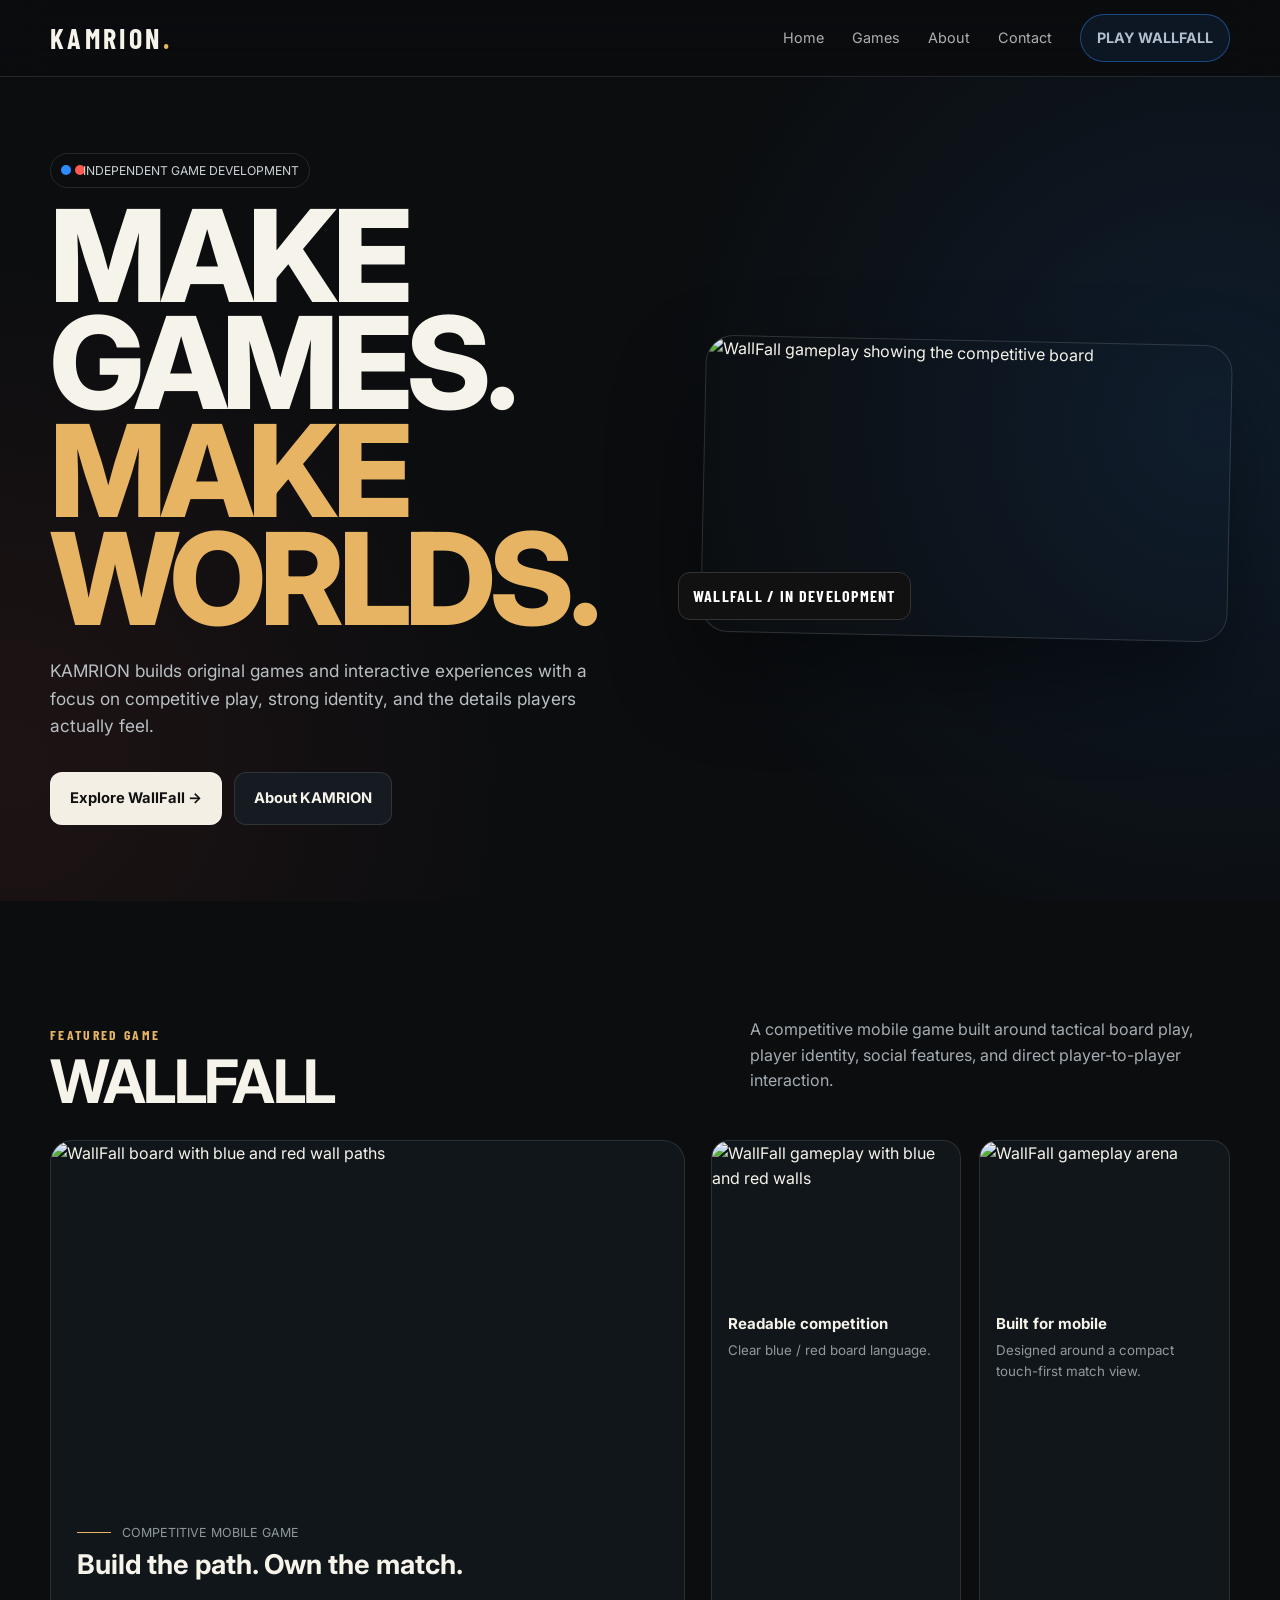
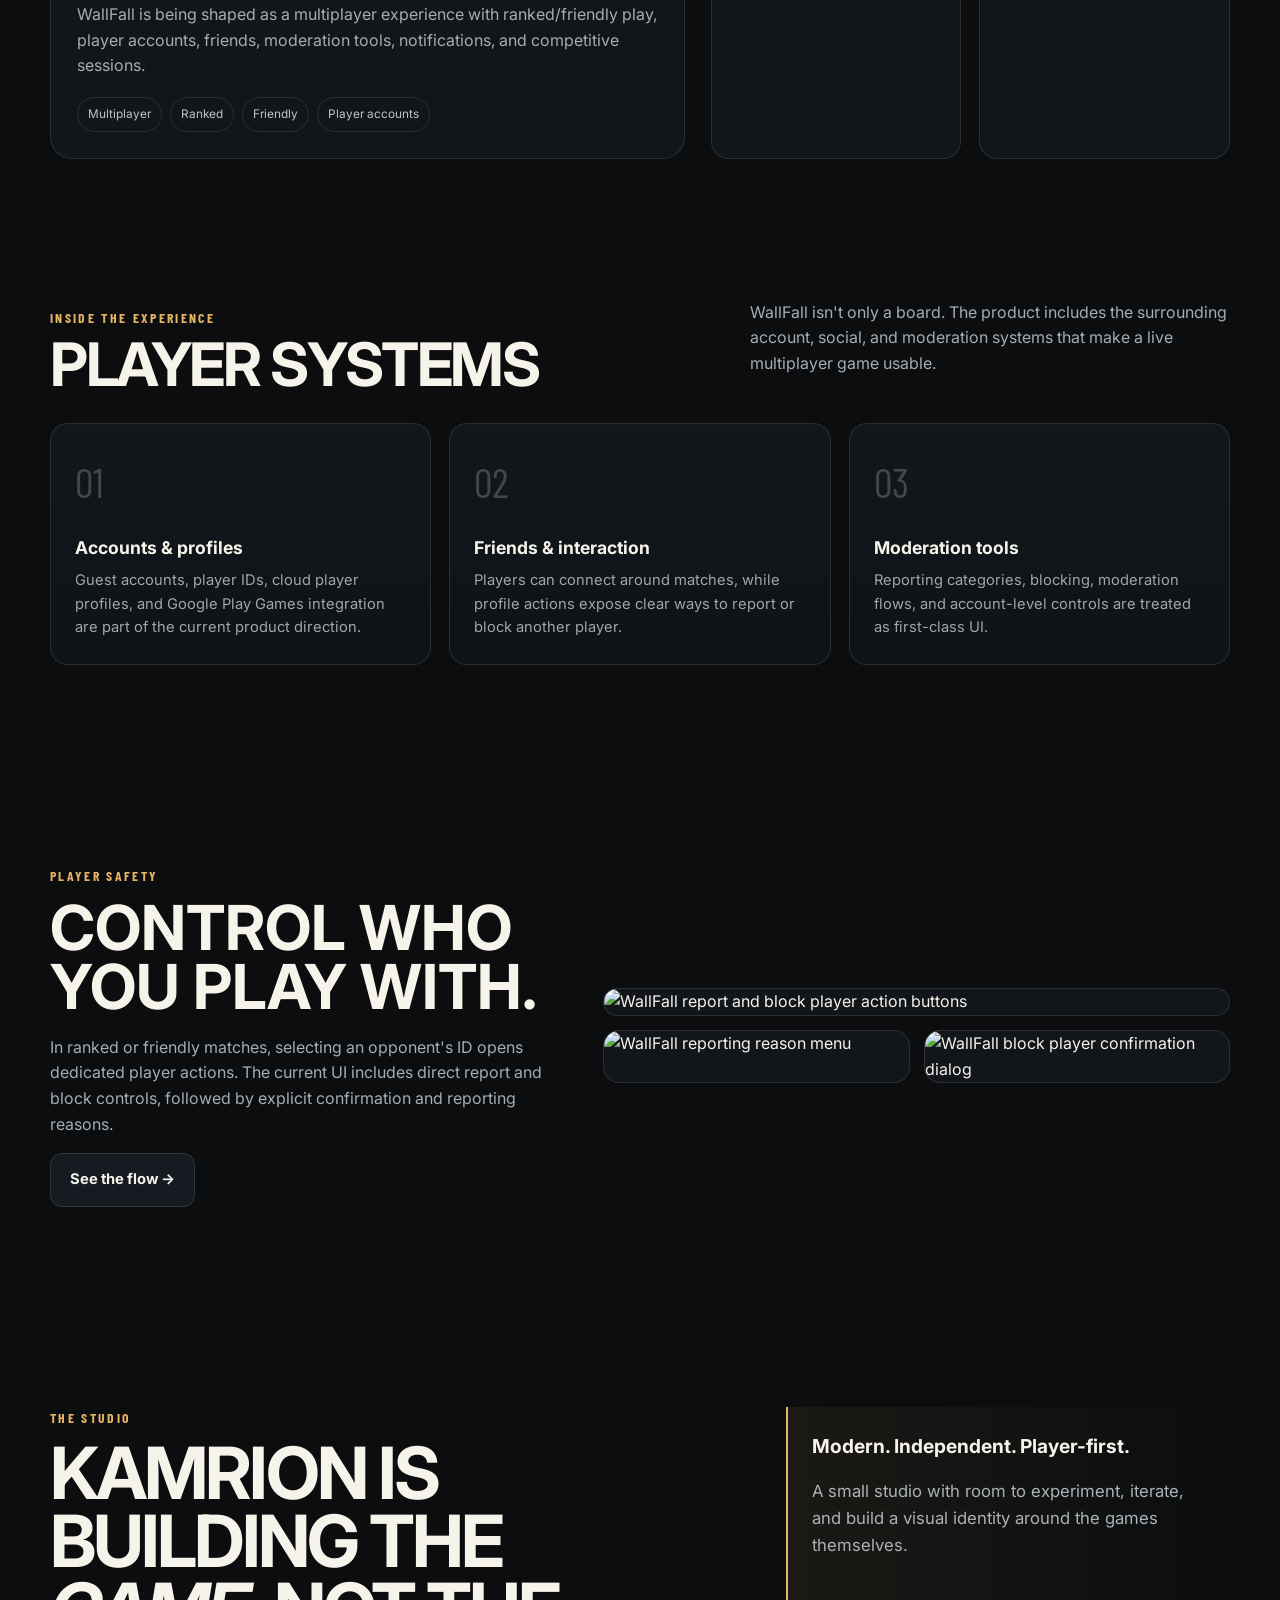
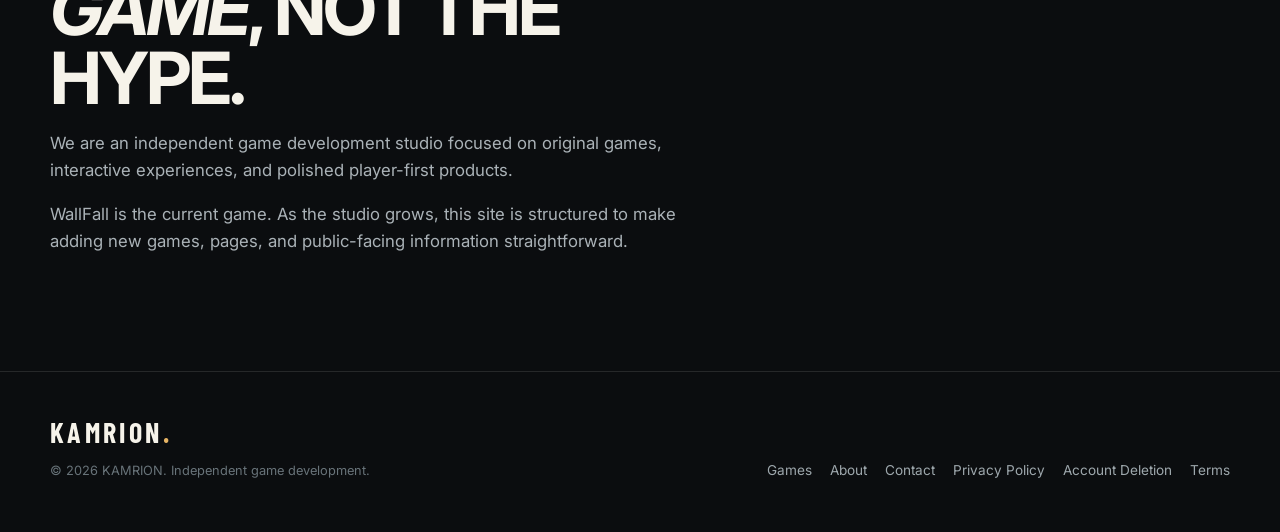
==== index.html @ ea7f2940 "Initial KAMRION website" ====
<!doctype html><html lang="en"><head><meta charset="utf-8"><meta name="viewport" content="width=device-width,initial-scale=1"><title>KAMRION — Independent Game Studio</title><meta name="description" content="KAMRION is an independent game development studio building original games and player-first interactive experiences."><meta property="og:title" content="KAMRION — Independent Game Studio"><meta property="og:description" content="Meet KAMRION and discover WallFall."><meta property="og:type" content="website"><link rel="icon" href="./favicon.svg"><link rel="stylesheet" href="./styles.css"></head><body>
<header class="site-header"><div class="container nav"><a class="brand" href="./">KAMRION<span>.</span></a><nav class="nav-links" data-nav><a data-route="/" href="./">Home</a><a data-route="/games" href="./games/wallfall/">Games</a><a data-route="/" href="#about">About</a><a data-route="/contact" href="./contact/">Contact</a><a class="nav-cta" href="./games/wallfall/">PLAY WALLFALL</a></nav><button class="menu" data-menu aria-label="Open navigation">☰</button></div></header>
<main>
<section class="hero"><div class="container hero-grid"><div><div class="logo-lockup"><span class="logo-dot"></span> INDEPENDENT GAME DEVELOPMENT</div><h1>MAKE GAMES.<br><em>MAKE WORLDS.</em></h1><p>KAMRION builds original games and interactive experiences with a focus on competitive play, strong identity, and the details players actually feel.</p><div class="hero-actions"><a class="btn primary" href="./games/wallfall/">Explore WallFall →</a><a class="btn dark" href="#about">About KAMRION</a></div></div><div class="hero-card"><div class="hero-shot"><img src="./assets/wallfall-gameplay-01.png" alt="WallFall gameplay showing the competitive board"></div><div class="hero-stamp">WALLFALL / IN DEVELOPMENT</div></div></div></section>
<section class="section"><div class="container"><div class="section-head"><div><div class="eyebrow">Featured game</div><h2>WALLFALL</h2></div><p>A competitive mobile game built around tactical board play, player identity, social features, and direct player-to-player interaction.</p></div><div class="game-feature"><article class="shot-panel"><img src="./assets/wallfall-gameplay-02.png" alt="WallFall board with blue and red wall paths"><div class="pad"><div class="kicker-line">COMPETITIVE MOBILE GAME</div><h3>Build the path. Own the match.</h3><p class="muted">WallFall is being shaped as a multiplayer experience with ranked/friendly play, player accounts, friends, moderation tools, notifications, and competitive sessions.</p><div class="tag-row"><span class="tag">Multiplayer</span><span class="tag">Ranked</span><span class="tag">Friendly</span><span class="tag">Player accounts</span></div></div></article><div class="tiles"><article class="tile"><img src="./assets/wallfall-gameplay-03.png" alt="WallFall gameplay with blue and red walls"><div class="cap"><b>Readable competition</b><small>Clear blue / red board language.</small></div></article><article class="tile"><img src="./assets/wallfall-gameplay-01.png" alt="WallFall gameplay arena"><div class="cap"><b>Built for mobile</b><small>Designed around a compact touch-first match view.</small></div></article></div></div></div></section>
<section class="section" style="padding-top:25px"><div class="container"><div class="section-head"><div><div class="eyebrow">Inside the experience</div><h2>PLAYER SYSTEMS</h2></div><p>WallFall isn't only a board. The product includes the surrounding account, social, and moderation systems that make a live multiplayer game usable.</p></div><div class="feature-grid"><article class="feature-card"><div class="num">01</div><h3>Accounts & profiles</h3><p>Guest accounts, player IDs, cloud player profiles, and Google Play Games integration are part of the current product direction.</p></article><article class="feature-card"><div class="num">02</div><h3>Friends & interaction</h3><p>Players can connect around matches, while profile actions expose clear ways to report or block another player.</p></article><article class="feature-card"><div class="num">03</div><h3>Moderation tools</h3><p>Reporting categories, blocking, moderation flows, and account-level controls are treated as first-class UI.</p></article></div></div></section>
<section class="section"><div class="container safety"><div class="safety-copy"><div class="eyebrow">Player safety</div><h2>CONTROL WHO<br>YOU PLAY WITH.</h2><p class="muted">In ranked or friendly matches, selecting an opponent's ID opens dedicated player actions. The current UI includes direct report and block controls, followed by explicit confirmation and reporting reasons.</p><a class="btn dark" href="./games/wallfall/#safety">See the flow →</a></div><div class="safety-stack"><img class="tall" src="./assets/player-actions.png" alt="WallFall report and block player action buttons"><img src="./assets/report-player.png" alt="WallFall reporting reason menu"><img src="./assets/block-player.png" alt="WallFall block player confirmation dialog"></div></div></section>
<section id="about" class="section"><div class="container about"><div><div class="eyebrow">The studio</div><h2>KAMRION IS BUILDING THE <em>GAME</em>, NOT THE HYPE.</h2><p>We are an independent game development studio focused on original games, interactive experiences, and polished player-first products.</p><p>WallFall is the current game. As the studio grows, this site is structured to make adding new games, pages, and public-facing information straightforward.</p></div><div class="manifesto"><strong>Modern. Independent. Player-first.</strong><p class="muted">A small studio with room to experiment, iterate, and build a visual identity around the games themselves.</p></div></div></section>
</main><footer class="footer"><div class="container footer-grid"><div><div class="brand">KAMRION<span>.</span></div><p>© <span data-year></span> KAMRION. Independent game development.</p></div><div class="footer-links"><a href="./games/wallfall/">Games</a><a href="#about">About</a><a href="./contact/">Contact</a><a href="./privacy-policy/">Privacy Policy</a><a href="./account-deletion/">Account Deletion</a><a href="./terms/">Terms</a></div></div></footer><script src="./main.js"></script></body></html>
---- styles.css ----
@import url('https://fonts.googleapis.com/css2?family=Barlow+Condensed:wght@500;600;700&family=Inter:wght@400;500;600;700;800&display=swap');

:root{
  --bg:#0b0d0f; --panel:#11161a; --panel2:#151c21; --ink:#f6f3ea; --muted:#a5adb3;
  --line:rgba(255,255,255,.11); --blue:#2d8cff; --red:#ff5a4f; --gold:#e7b464;
  --max:1180px; --radius:22px;
}
*{box-sizing:border-box} html{scroll-behavior:smooth} body{margin:0;background:var(--bg);color:var(--ink);font-family:Inter,system-ui,sans-serif;line-height:1.6} a{color:inherit;text-decoration:none}
img{max-width:100%;display:block} button,a{transition:transform .2s ease,opacity .2s ease,border-color .2s ease,background .2s ease} a:hover,button:hover{transform:translateY(-2px)}
.container{width:min(calc(100% - 40px),var(--max));margin:auto}.section{padding:100px 0}.eyebrow{font-family:'Barlow Condensed',sans-serif;letter-spacing:.17em;text-transform:uppercase;font-size:.86rem;color:var(--gold);font-weight:700}.muted{color:var(--muted)}
.site-header{position:sticky;top:0;z-index:40;background:rgba(11,13,15,.84);backdrop-filter:blur(18px);border-bottom:1px solid var(--line)}
.nav{height:76px;display:flex;align-items:center;justify-content:space-between;gap:28px}.brand{font-family:'Barlow Condensed',sans-serif;font-size:28px;letter-spacing:.12em;font-weight:700}.brand span{color:var(--gold)}
.nav-links{display:flex;gap:28px;align-items:center;font-size:.9rem;color:#d5d9dc}.nav-links a{opacity:.8}.nav-links a:hover,.nav-links a.active{opacity:1;color:#fff}.nav-cta{padding:11px 16px;border:1px solid rgba(45,140,255,.55);border-radius:999px;background:rgba(45,140,255,.11);color:#ddebff!important;font-weight:700}.menu{display:none;background:none;border:0;color:#fff;font-size:25px}
.hero{min-height:calc(100vh - 76px);display:grid;align-items:center;position:relative;overflow:hidden}.hero:before{content:"";position:absolute;inset:-30%;background:radial-gradient(circle at 78% 45%,rgba(45,140,255,.12),transparent 32%),radial-gradient(circle at 19% 71%,rgba(255,90,79,.08),transparent 28%);pointer-events:none}.hero-grid{display:grid;grid-template-columns:1.05fr .95fr;gap:70px;align-items:center;position:relative}.hero h1{font-size:clamp(62px,10vw,128px);line-height:.84;margin:14px 0 25px;letter-spacing:-.045em;font-weight:800}.hero h1 em{font-style:normal;color:var(--gold)}.hero p{max-width:620px;font-size:1.08rem;color:#b8c0c4}.hero-actions{display:flex;gap:12px;flex-wrap:wrap;margin-top:32px}.btn{display:inline-flex;align-items:center;gap:9px;padding:14px 19px;border-radius:12px;border:1px solid var(--line);font-weight:700;font-size:.92rem}.btn.primary{background:#f4efe4;color:#111}.btn.dark{background:#151b20}.hero-card{position:relative}.hero-shot{border-radius:28px;border:1px solid rgba(255,255,255,.14);box-shadow:0 40px 90px rgba(0,0,0,.45);overflow:hidden;transform:rotate(1.2deg)}.hero-shot img{aspect-ratio:16/9;object-fit:cover}.hero-stamp{position:absolute;left:-25px;bottom:18px;padding:10px 14px;background:#111;color:white;border:1px solid #333;border-radius:12px;font-family:'Barlow Condensed';font-weight:700;letter-spacing:.08em}
.logo-lockup{display:inline-flex;gap:12px;align-items:center;padding:7px 10px;border:1px solid var(--line);border-radius:999px;color:#cbd2d6;font-size:.76rem}.logo-dot{width:10px;height:10px;border-radius:50%;background:var(--blue);box-shadow:14px 0 0 var(--red)}
.section-head{display:flex;justify-content:space-between;align-items:end;gap:30px;margin-bottom:30px}.section-head h2{font-size:clamp(36px,5vw,60px);line-height:.95;margin:7px 0 0;letter-spacing:-.04em}.section-head p{max-width:480px;color:var(--muted)}
.game-feature{display:grid;grid-template-columns:1.1fr .9fr;gap:26px}.shot-panel{background:var(--panel);border:1px solid var(--line);border-radius:var(--radius);overflow:hidden}.shot-panel img{width:100%;aspect-ratio:16/9;object-fit:cover}.shot-panel .pad{padding:26px}.shot-panel h3{margin:0 0 7px;font-size:1.7rem}.tag-row{display:flex;gap:8px;flex-wrap:wrap;margin-top:18px}.tag{font-size:.74rem;padding:7px 10px;border:1px solid var(--line);color:#bcc5c9;border-radius:999px}
.tiles{display:grid;grid-template-columns:repeat(2,1fr);gap:18px}.tile{background:var(--panel);border:1px solid var(--line);border-radius:18px;overflow:hidden}.tile img{aspect-ratio:16/10;object-fit:cover}.tile .cap{padding:15px 16px}.tile b{font-size:.94rem}.tile small{display:block;color:#8f999f;margin-top:3px}
.feature-grid{display:grid;grid-template-columns:repeat(3,1fr);gap:18px}.feature-card{padding:24px;background:linear-gradient(180deg,#11171b,#0e1316);border:1px solid var(--line);border-radius:18px}.feature-card .num{font-family:'Barlow Condensed';font-size:2.6rem;color:#40484d}.feature-card h3{margin:20px 0 7px;font-size:1.1rem}.feature-card p{margin:0;color:#9ea7ac;font-size:.92rem}
.safety{display:grid;grid-template-columns:.9fr 1.1fr;gap:40px;align-items:center}.safety-copy h2{font-size:clamp(38px,5vw,62px);line-height:.95;margin:12px 0 18px}.safety-stack{display:grid;grid-template-columns:1fr 1fr;gap:14px}.safety-stack img{width:100%;background:#12161a;border:1px solid var(--line);border-radius:16px;object-fit:cover}.safety-stack .tall{grid-column:1 / -1;max-height:390px}
.about{display:grid;grid-template-columns:1.2fr .8fr;gap:70px;align-items:start}.about h2{font-size:clamp(40px,6vw,72px);line-height:.95;margin:10px 0 18px;letter-spacing:-.04em}.about p{font-size:1.05rem;color:#aab2b7}.manifesto{padding:24px;border-left:2px solid var(--gold);background:linear-gradient(90deg,rgba(231,180,100,.07),transparent);border-radius:0 12px 12px 0}.manifesto strong{font-size:1.2rem}
.page-hero{padding:100px 0 60px;border-bottom:1px solid var(--line);background:radial-gradient(circle at 70% 20%,rgba(45,140,255,.09),transparent 28%)}

/* Account deletion */
.deletion-hero{position:relative;overflow:hidden;background:radial-gradient(circle at 78% 18%,rgba(45,140,255,.14),transparent 28%),radial-gradient(circle at 8% 85%,rgba(255,90,79,.08),transparent 24%),linear-gradient(180deg,#0b0d0f,#0b0f12)}
.deletion-hero:after{content:"";position:absolute;inset:auto -10% -58%;height:260px;background:radial-gradient(ellipse,rgba(231,180,100,.08),transparent 62%);pointer-events:none}
.deletion-kicker{display:flex;align-items:center;gap:10px;margin-bottom:14px;color:#cbd3d8;font-size:.8rem;font-weight:700;letter-spacing:.12em;text-transform:uppercase}
.deletion-kicker .pill{padding:7px 10px;border:1px solid rgba(231,180,100,.25);border-radius:999px;color:var(--gold);background:rgba(231,180,100,.06)}
.deletion-intro{display:grid;grid-template-columns:1.1fr .9fr;gap:46px;align-items:end;position:relative;z-index:1}
.deletion-intro h1{font-size:clamp(56px,8vw,104px);line-height:.87;margin:8px 0 18px;letter-spacing:-.05em}
.deletion-intro h1 em{font-style:normal;color:var(--gold)}
.deletion-intro p{max-width:720px;color:#aeb7bc;font-size:1.08rem}
.deletion-meta{justify-self:end;max-width:360px;padding:22px;border:1px solid var(--line);border-radius:20px;background:rgba(17,22,26,.78);box-shadow:0 24px 70px rgba(0,0,0,.26)}
.deletion-meta strong{display:block;font-family:'Barlow Condensed';font-size:1.9rem;letter-spacing:.04em}
.deletion-meta span{color:#8f999f}
.deletion-cta{display:flex;gap:12px;flex-wrap:wrap;margin-top:28px}
.deletion-panel{padding:30px;border:1px solid var(--line);border-radius:24px;background:linear-gradient(180deg,#12181d,#0d1215);box-shadow:0 20px 55px rgba(0,0,0,.2)}
.deletion-panel h2{font-size:clamp(34px,4vw,54px);line-height:.95;margin:0 0 9px;letter-spacing:-.04em}
.deletion-panel p{color:#9fa9ae;margin-top:0}
.step-grid{display:grid;grid-template-columns:repeat(3,1fr);gap:14px;margin-top:24px}
.step-card{position:relative;padding:22px;min-height:180px;border:1px solid var(--line);border-radius:18px;background:rgba(255,255,255,.025);overflow:hidden}
.step-card:after{content:"";position:absolute;right:-18px;top:-24px;width:110px;height:110px;border-radius:50%;background:radial-gradient(circle,rgba(45,140,255,.12),transparent 68%);pointer-events:none}
.step-number{font-family:'Barlow Condensed';font-size:2.8rem;line-height:1;color:#4e585e}
.step-card h3{margin:18px 0 7px;font-size:1.05rem}
.step-card p{margin:0;color:#a9b2b7;font-size:.9rem}
.deletion-columns{display:grid;grid-template-columns:1.05fr .95fr;gap:18px;align-items:start}
.data-list{display:grid;grid-template-columns:1fr 1fr;gap:10px;margin-top:18px}
.data-chip{padding:13px 14px;border:1px solid var(--line);border-radius:13px;color:#c4ccd0;background:#10161a;font-size:.88rem}
.retention{margin-top:18px;padding:18px 19px;border:1px solid rgba(255,90,79,.22);background:rgba(255,90,79,.05);border-radius:15px}
.retention strong{color:#f3d4ce}
.support-panel{display:grid;grid-template-columns:1fr auto;gap:22px;align-items:center;padding:28px;border:1px solid rgba(45,140,255,.23);border-radius:22px;background:linear-gradient(135deg,rgba(45,140,255,.09),rgba(255,255,255,.025))}
.support-panel h2{margin:0 0 8px;font-size:2rem;line-height:1}
.support-panel p{margin:0;color:#aab3b8}.support-actions{display:flex;flex-direction:column;align-items:stretch;gap:9px;min-width:250px}.support-actions .placeholder{font-size:.78rem;word-break:break-word;text-align:center}
.deletion-footer-links{display:flex;gap:12px;flex-wrap:wrap;margin-top:24px}.deletion-footer-links a{color:#a9b2b7;padding:9px 12px;border:1px solid var(--line);border-radius:10px}.deletion-footer-links a:hover{color:#fff;border-color:#3c464d}
.anchor-target{scroll-margin-top:105px}
@media (max-width:900px){.deletion-intro,.deletion-columns,.support-panel{grid-template-columns:1fr}.deletion-meta{justify-self:stretch;max-width:none}.step-grid{grid-template-columns:1fr}.data-list{grid-template-columns:1fr}.support-actions{min-width:0}}.page-hero h1{font-size:clamp(58px,8vw,100px);line-height:.9;margin:10px 0 16px;letter-spacing:-.045em}.page-hero p{max-width:750px;color:#9fa9ae;font-size:1.05rem}.prose{max-width:860px}.prose h2{font-size:1.35rem;margin-top:42px}.prose h3{font-size:1rem;margin-top:28px}.prose p,.prose li{color:#aeb6bb}.prose ul{padding-left:20px}.notice{padding:18px 20px;border:1px solid rgba(231,180,100,.28);background:rgba(231,180,100,.06);border-radius:14px;color:#d7cec0;margin:24px 0}.contact-grid{display:grid;grid-template-columns:repeat(3,1fr);gap:18px}.contact-card{padding:24px;border:1px solid var(--line);border-radius:18px;background:var(--panel)}.contact-card h3{margin-top:0}.placeholder{color:var(--gold);font-family:monospace}
.footer{border-top:1px solid var(--line);padding:38px 0 50px}.footer-grid{display:grid;grid-template-columns:1fr auto;gap:30px;align-items:end}.footer-links{display:flex;gap:18px;flex-wrap:wrap;justify-content:flex-end;color:#9ea8ad;font-size:.85rem}.footer p{margin:6px 0 0;color:#687379;font-size:.8rem}
.gallery{display:grid;grid-template-columns:repeat(2,1fr);gap:16px}.gallery figure{margin:0;position:relative}.gallery img{width:100%;border-radius:18px;border:1px solid var(--line);object-fit:cover}.gallery figcaption{padding:10px 2px;color:#7f898e;font-size:.76rem}
.kicker-line{display:flex;align-items:center;gap:11px;color:#8e999f;font-size:.78rem}.kicker-line:before{content:"";width:34px;height:1px;background:var(--gold)}
@media (max-width:900px){.hero-grid,.game-feature,.safety,.about{grid-template-columns:1fr}.nav-links{position:absolute;left:20px;right:20px;top:70px;display:none;flex-direction:column;align-items:stretch;padding:16px;background:#0d1114;border:1px solid var(--line);border-radius:16px}.nav-links.open{display:flex}.nav-links a{padding:10px}.menu{display:block}.hero{padding:70px 0}.hero-card{max-width:760px}.feature-grid{grid-template-columns:1fr}.contact-grid{grid-template-columns:1fr}.footer-grid{grid-template-columns:1fr}.footer-links{justify-content:flex-start}}
@media (max-width:620px){.container{width:min(calc(100% - 28px),var(--max))}.section{padding:72px 0}.hero h1{font-size:66px}.hero-actions{flex-direction:column;align-items:stretch}.btn{justify-content:center}.tiles,.gallery{grid-template-columns:1fr}.safety-stack{grid-template-columns:1fr}.safety-stack .tall{grid-column:auto}.page-hero{padding:80px 0 44px}.nav{height:68px}}
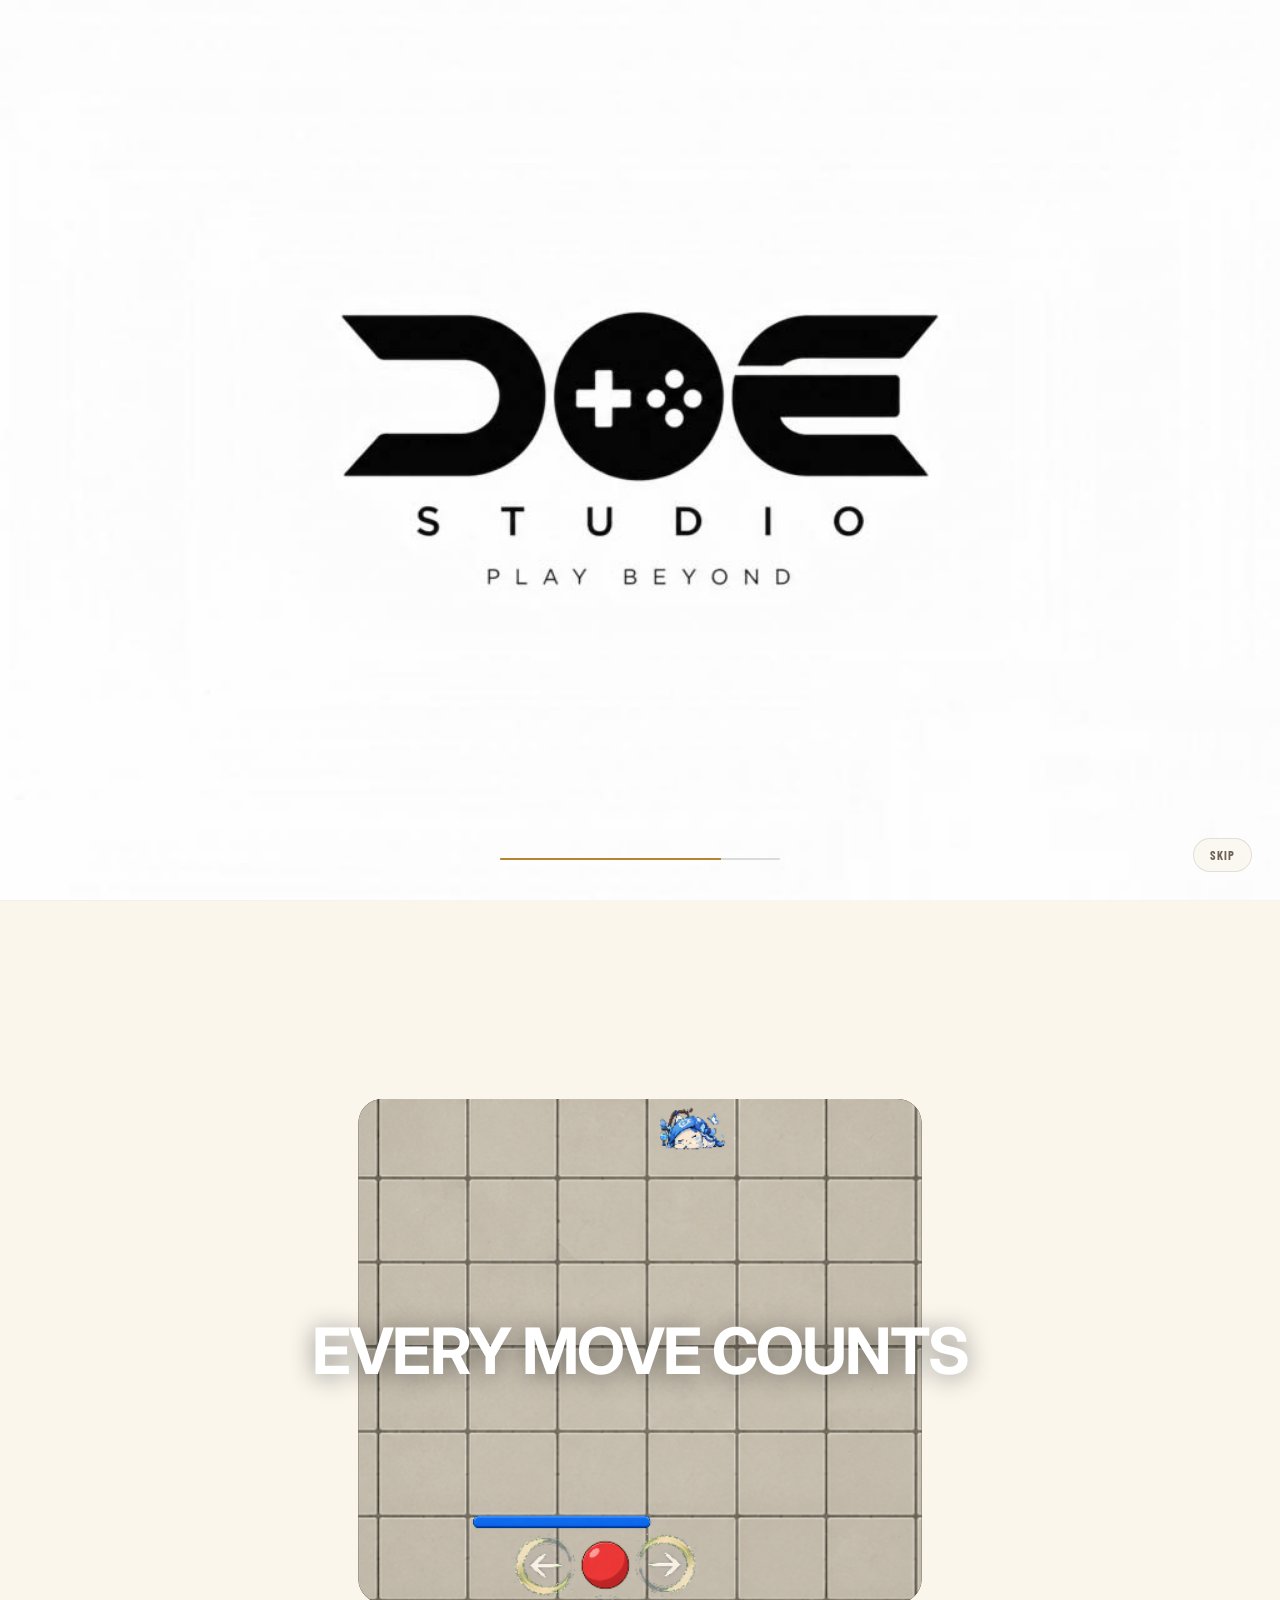
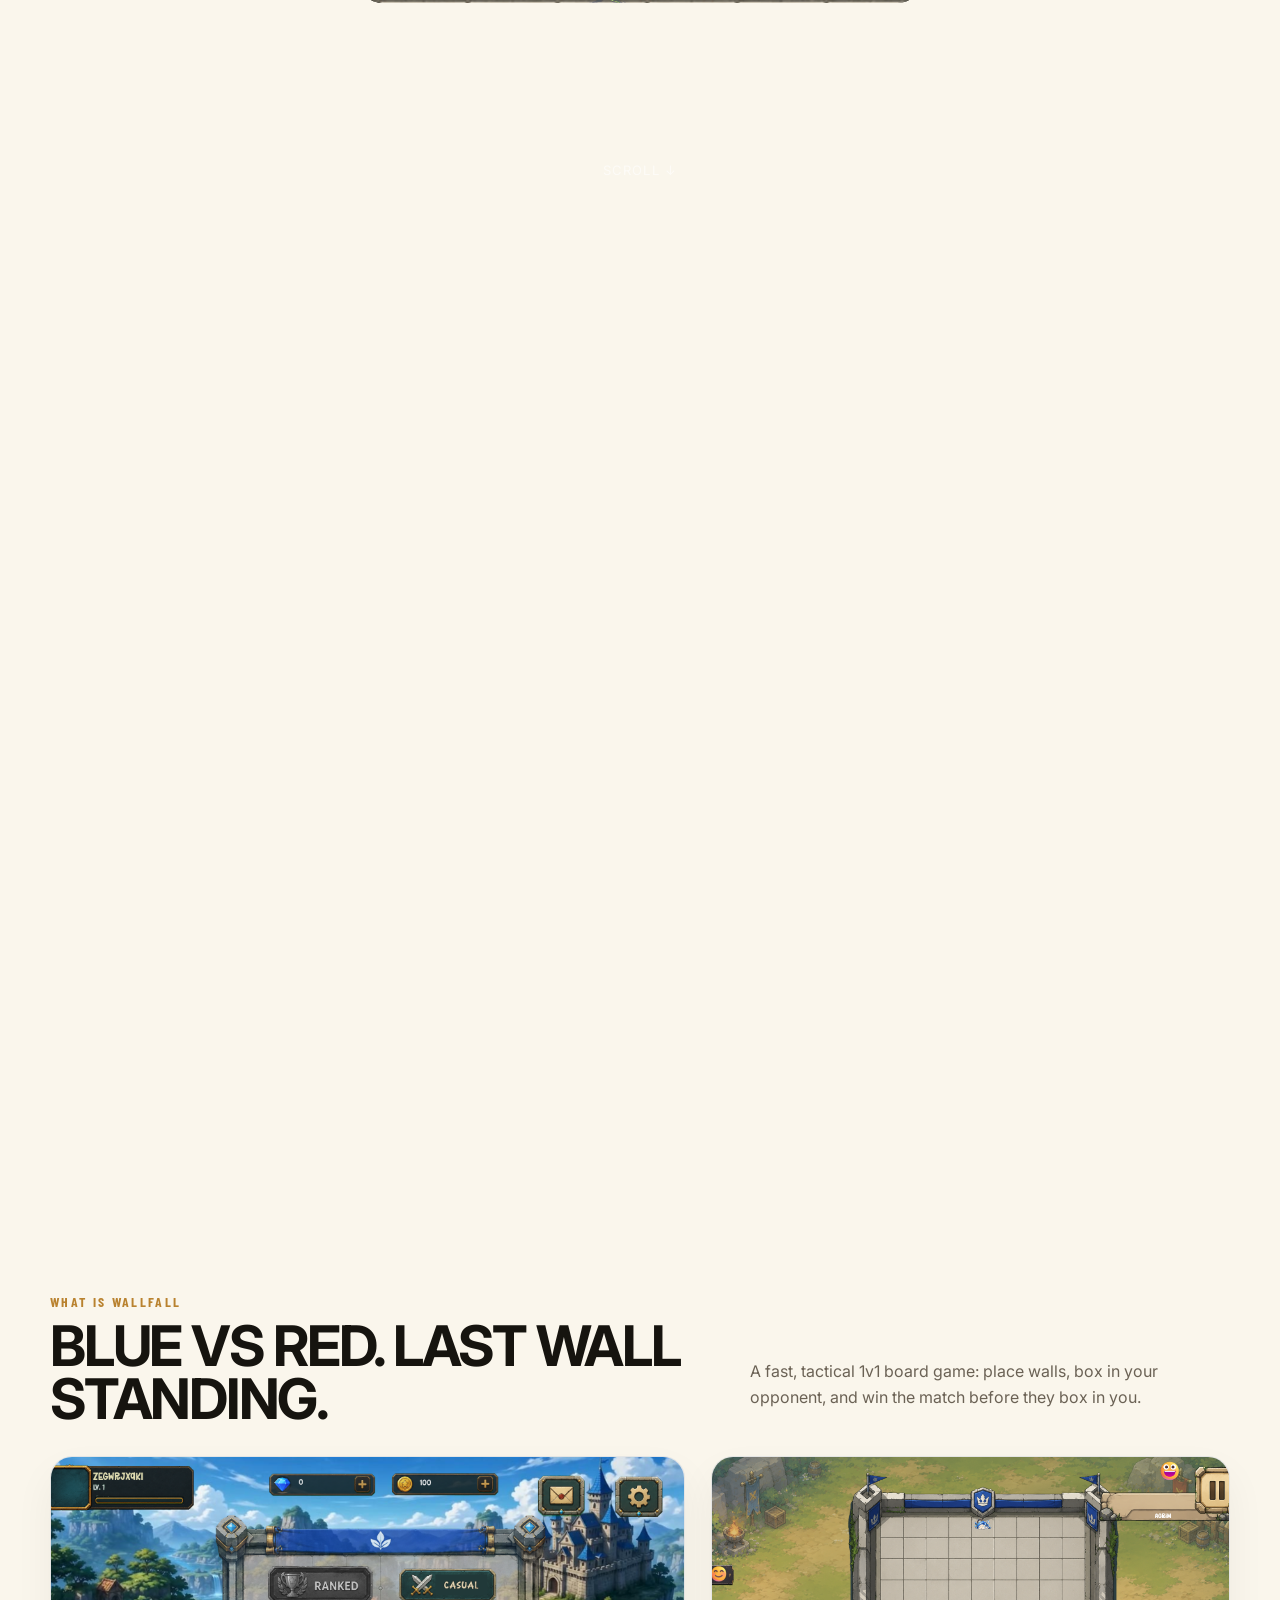
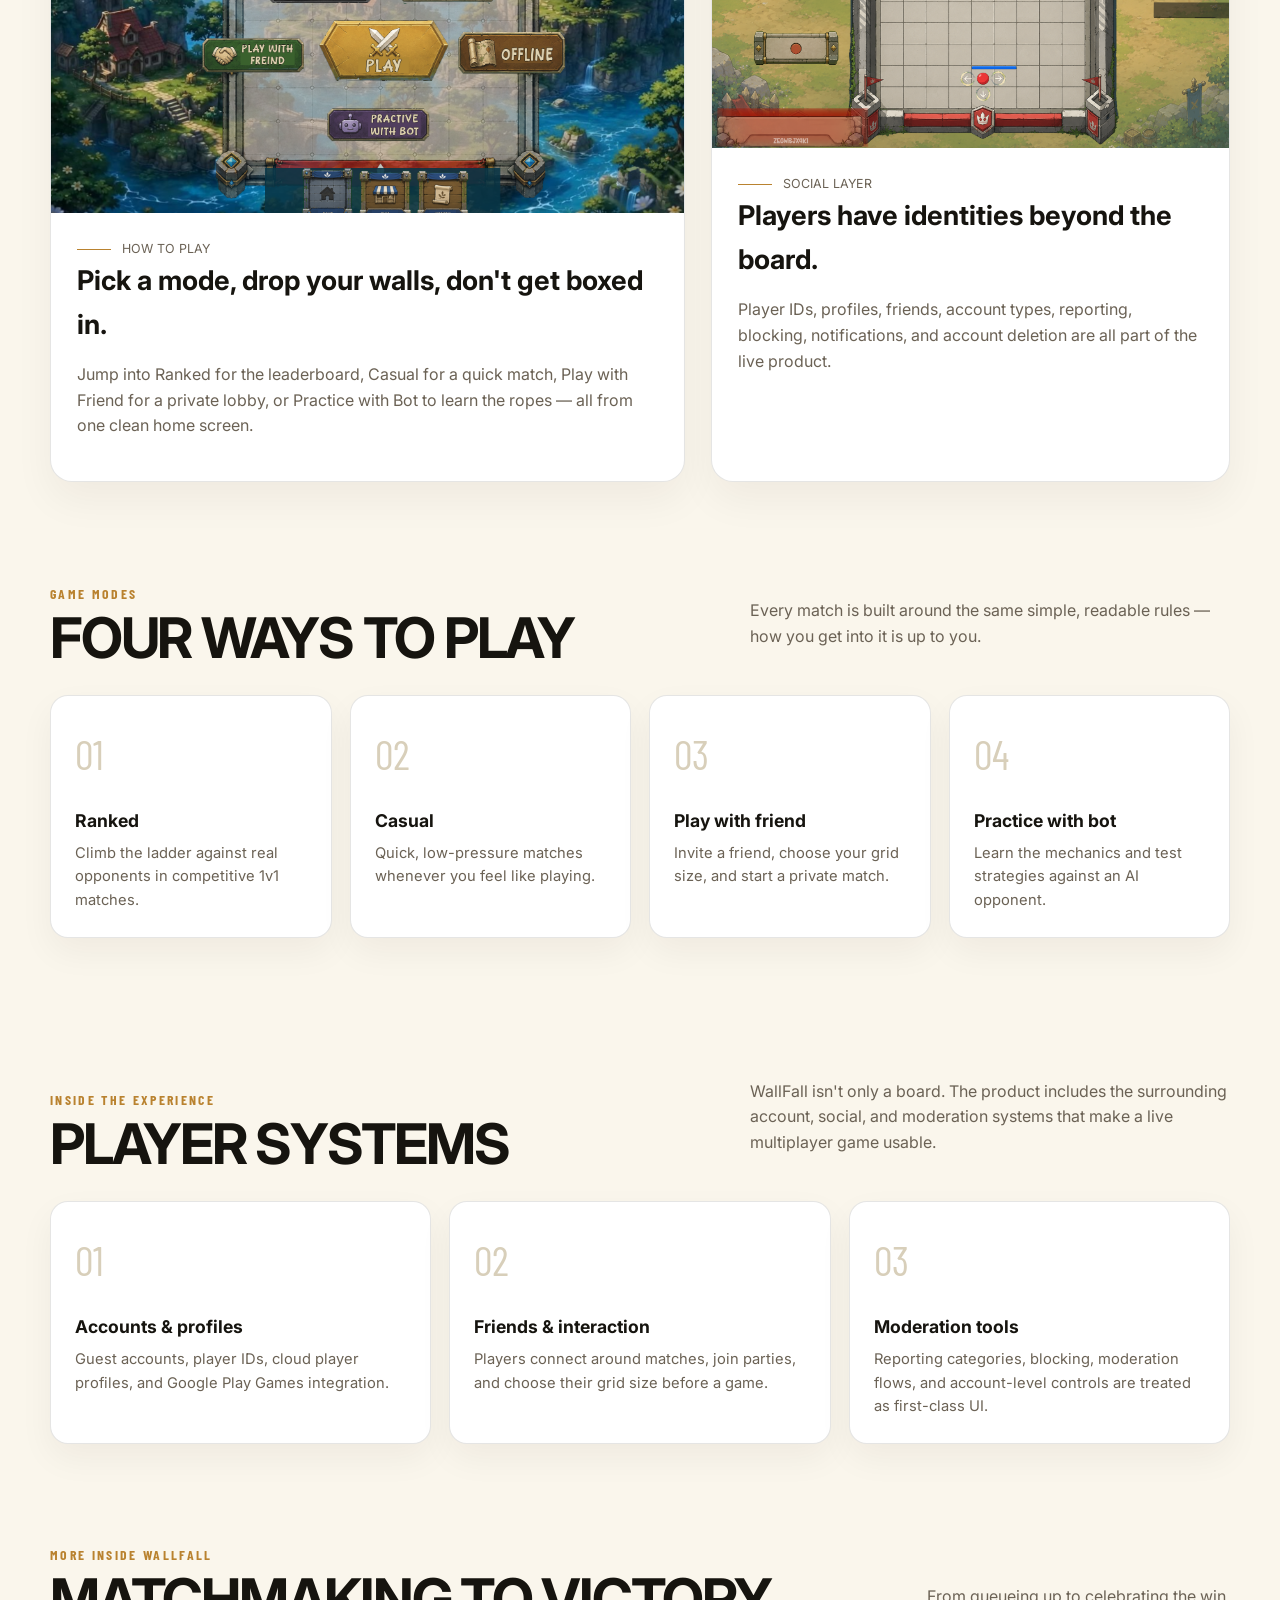
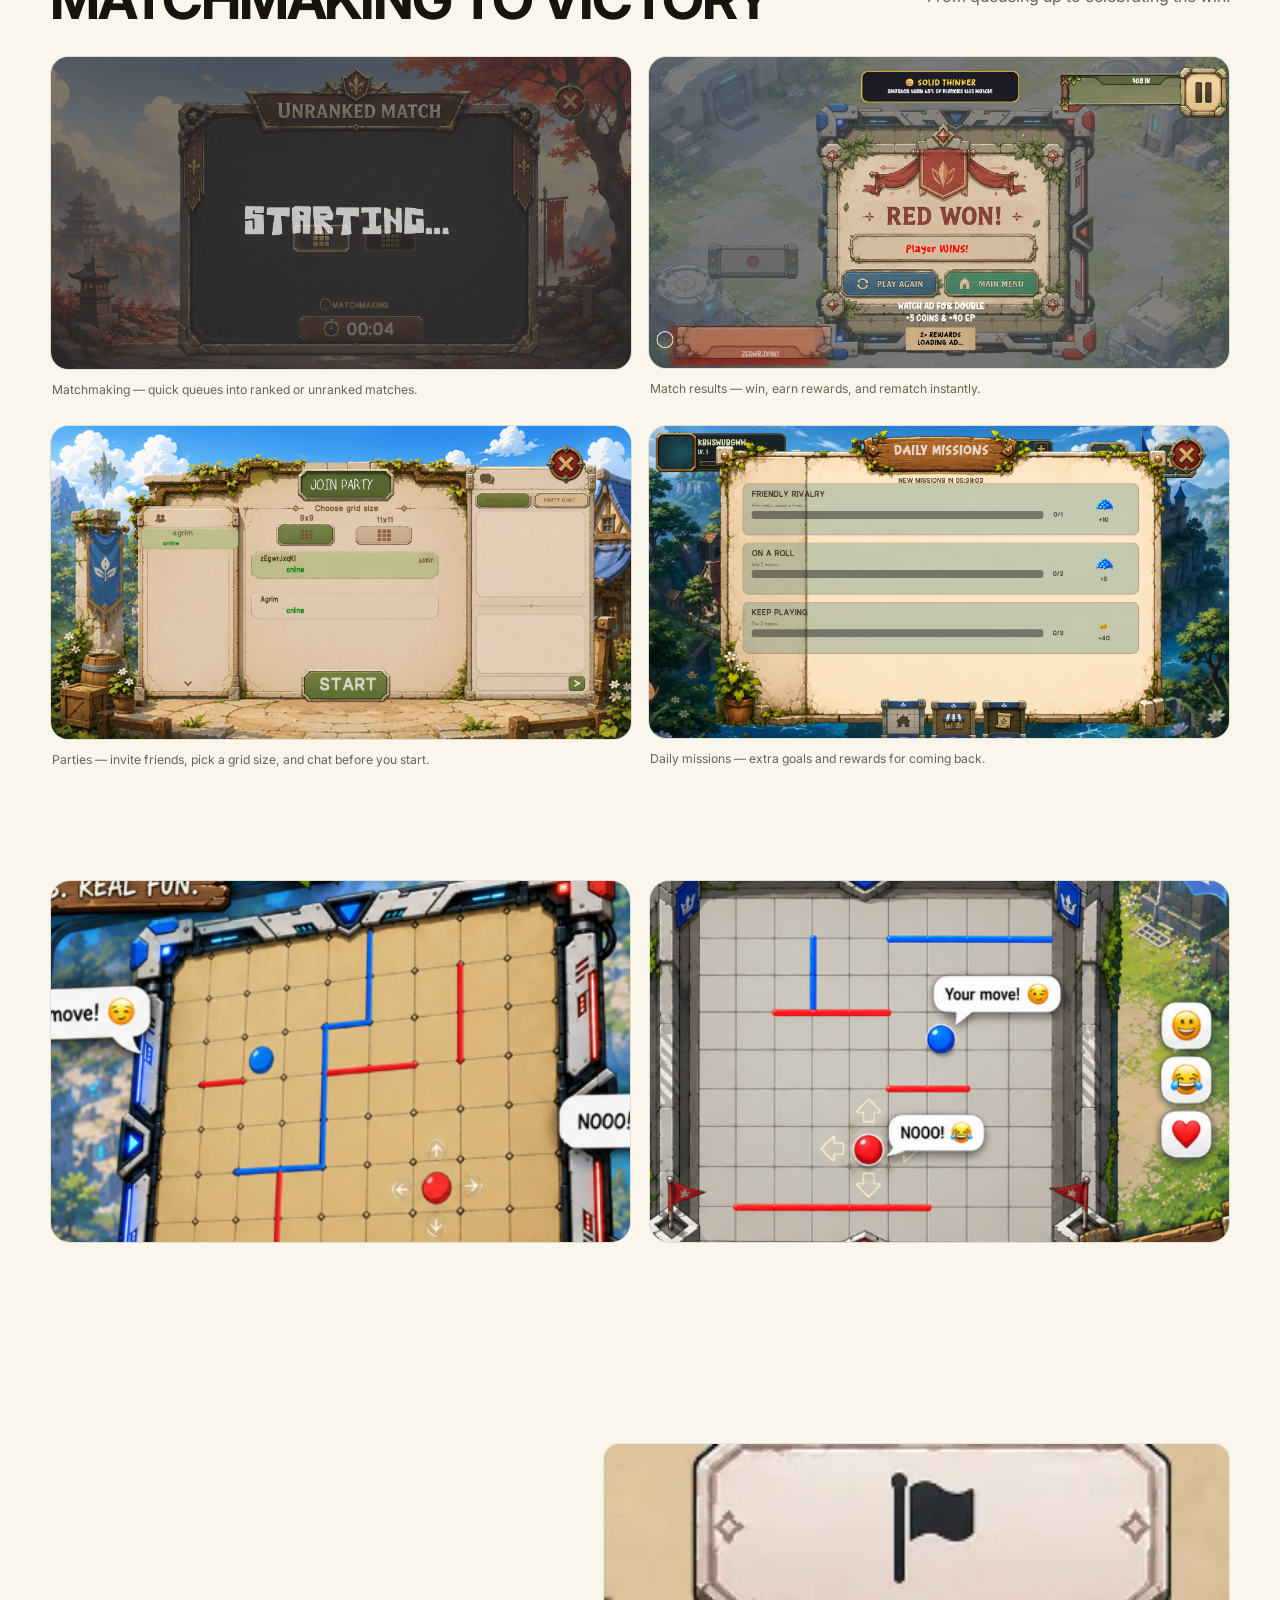
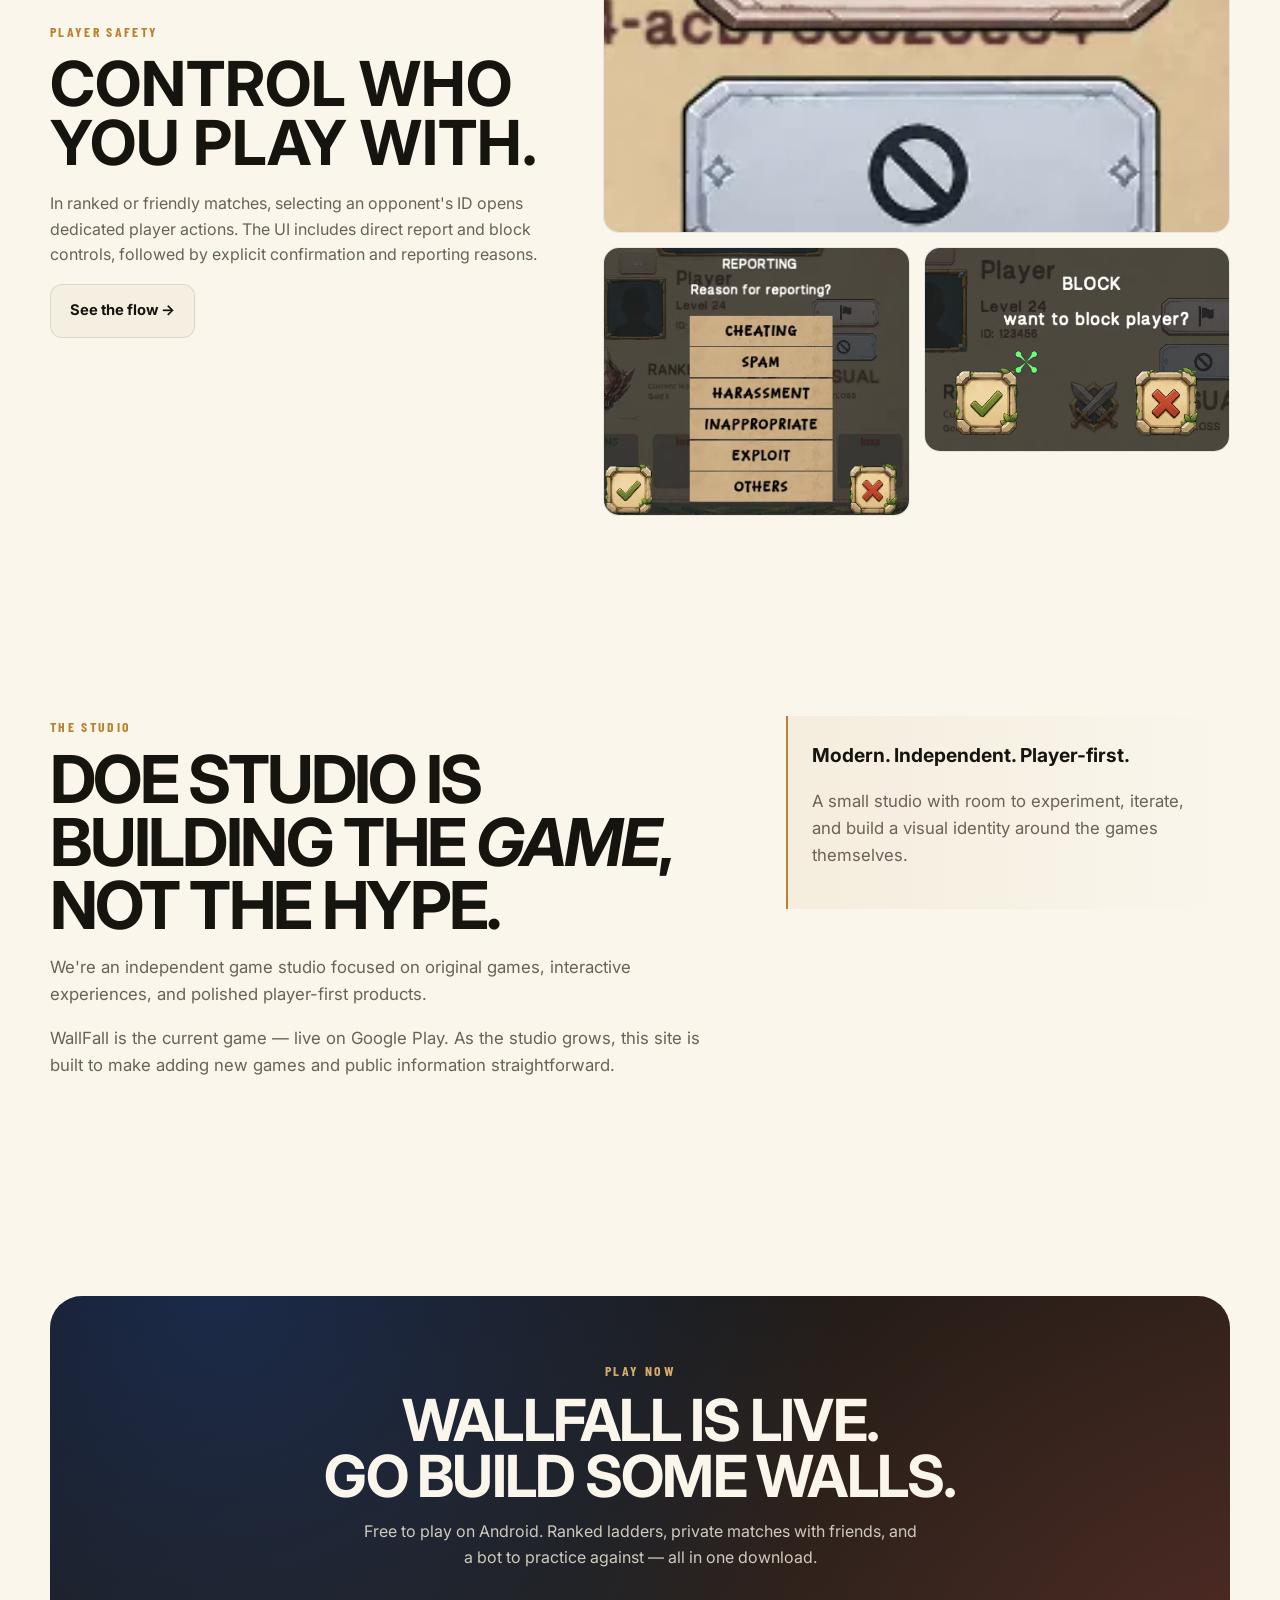
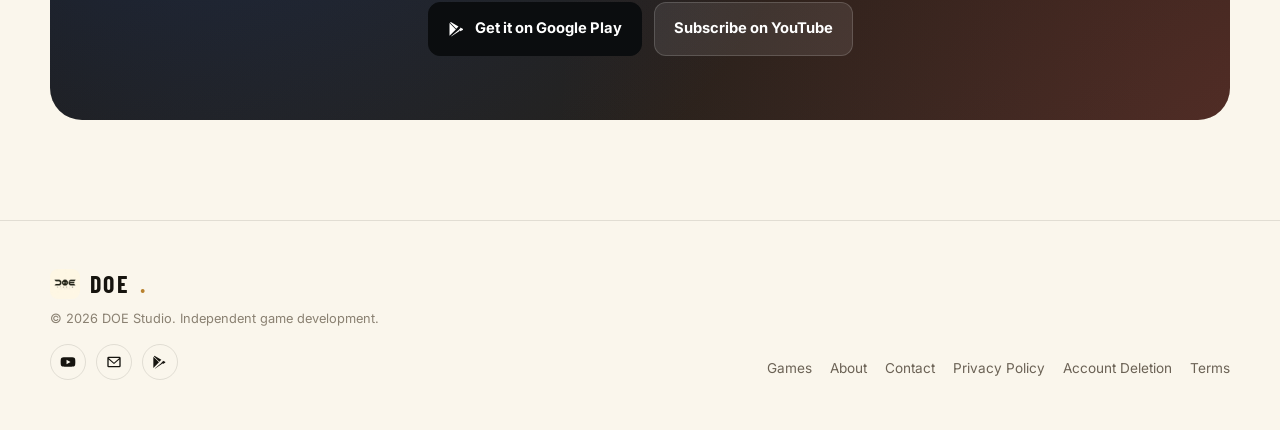
==== commit 2d5ff54f: "Rebrand site to DOE Studio, light theme, and add WallFall content Rebrands the KAMRION site to DOE S" ====
--- a/index.html
+++ b/index.html
@@ -1,9 +1,121 @@
-<!doctype html><html lang="en"><head><meta charset="utf-8"><meta name="viewport" content="width=device-width,initial-scale=1"><title>KAMRION — Independent Game Studio</title><meta name="description" content="KAMRION is an independent game development studio building original games and player-first interactive experiences."><meta property="og:title" content="KAMRION — Independent Game Studio"><meta property="og:description" content="Meet KAMRION and discover WallFall."><meta property="og:type" content="website"><link rel="icon" href="./favicon.svg"><link rel="stylesheet" href="./styles.css"></head><body>
-<header class="site-header"><div class="container nav"><a class="brand" href="./">KAMRION<span>.</span></a><nav class="nav-links" data-nav><a data-route="/" href="./">Home</a><a data-route="/games" href="./games/wallfall/">Games</a><a data-route="/" href="#about">About</a><a data-route="/contact" href="./contact/">Contact</a><a class="nav-cta" href="./games/wallfall/">PLAY WALLFALL</a></nav><button class="menu" data-menu aria-label="Open navigation">☰</button></div></header>
+<!doctype html><html lang="en"><head><meta charset="utf-8"><meta name="viewport" content="width=device-width,initial-scale=1"><title>DOE Studio — Play Beyond</title><meta name="description" content="DOE Studio is an independent game studio building WallFall, a competitive multiplayer barricade game. Build. Block. Outplay."><meta property="og:title" content="DOE Studio — Play Beyond"><meta property="og:description" content="Meet DOE Studio and download WallFall on Google Play."><meta property="og:image" content="./assets/wallfall-splash.png"><meta property="og:type" content="website"><link rel="icon" href="./favicon.svg"><link rel="stylesheet" href="./styles.css"></head><body>
+<div class="intro-loader" data-intro aria-hidden="true">
+  <img class="intro-loader__frame" alt="" src="./assets/intro/frames/f000.jpg">
+  <div class="intro-loader__bar"><span></span></div>
+  <button class="intro-loader__skip" type="button">Skip</button>
+  <audio preload="auto" src="./assets/intro/intro.mp3"></audio>
+</div>
+<header class="site-header"><div class="container nav">
+  <a class="brand" href="./"><img src="./assets/logo.jpg" alt="DOE Studio">DOE<span>.</span></a>
+  <div class="nav-right">
+    <a class="nav-cta" href="https://play.google.com/store/apps/details?id=com.agrimkaushal.wallfall&hl" target="_blank" rel="noopener">Download WallFall</a>
+    <button class="menu-toggle" data-menu-toggle type="button" aria-controls="staggered-menu-panel"><span class="bars"><span></span><span></span><span></span></span>Menu</button>
+  </div>
+</div></header>
 <main>
-<section class="hero"><div class="container hero-grid"><div><div class="logo-lockup"><span class="logo-dot"></span> INDEPENDENT GAME DEVELOPMENT</div><h1>MAKE GAMES.<br><em>MAKE WORLDS.</em></h1><p>KAMRION builds original games and interactive experiences with a focus on competitive play, strong identity, and the details players actually feel.</p><div class="hero-actions"><a class="btn primary" href="./games/wallfall/">Explore WallFall →</a><a class="btn dark" href="#about">About KAMRION</a></div></div><div class="hero-card"><div class="hero-shot"><img src="./assets/wallfall-gameplay-01.png" alt="WallFall gameplay showing the competitive board"></div><div class="hero-stamp">WALLFALL / IN DEVELOPMENT</div></div></div></section>
-<section class="section"><div class="container"><div class="section-head"><div><div class="eyebrow">Featured game</div><h2>WALLFALL</h2></div><p>A competitive mobile game built around tactical board play, player identity, social features, and direct player-to-player interaction.</p></div><div class="game-feature"><article class="shot-panel"><img src="./assets/wallfall-gameplay-02.png" alt="WallFall board with blue and red wall paths"><div class="pad"><div class="kicker-line">COMPETITIVE MOBILE GAME</div><h3>Build the path. Own the match.</h3><p class="muted">WallFall is being shaped as a multiplayer experience with ranked/friendly play, player accounts, friends, moderation tools, notifications, and competitive sessions.</p><div class="tag-row"><span class="tag">Multiplayer</span><span class="tag">Ranked</span><span class="tag">Friendly</span><span class="tag">Player accounts</span></div></div></article><div class="tiles"><article class="tile"><img src="./assets/wallfall-gameplay-03.png" alt="WallFall gameplay with blue and red walls"><div class="cap"><b>Readable competition</b><small>Clear blue / red board language.</small></div></article><article class="tile"><img src="./assets/wallfall-gameplay-01.png" alt="WallFall gameplay arena"><div class="cap"><b>Built for mobile</b><small>Designed around a compact touch-first match view.</small></div></article></div></div></div></section>
-<section class="section" style="padding-top:25px"><div class="container"><div class="section-head"><div><div class="eyebrow">Inside the experience</div><h2>PLAYER SYSTEMS</h2></div><p>WallFall isn't only a board. The product includes the surrounding account, social, and moderation systems that make a live multiplayer game usable.</p></div><div class="feature-grid"><article class="feature-card"><div class="num">01</div><h3>Accounts & profiles</h3><p>Guest accounts, player IDs, cloud player profiles, and Google Play Games integration are part of the current product direction.</p></article><article class="feature-card"><div class="num">02</div><h3>Friends & interaction</h3><p>Players can connect around matches, while profile actions expose clear ways to report or block another player.</p></article><article class="feature-card"><div class="num">03</div><h3>Moderation tools</h3><p>Reporting categories, blocking, moderation flows, and account-level controls are treated as first-class UI.</p></article></div></div></section>
-<section class="section"><div class="container safety"><div class="safety-copy"><div class="eyebrow">Player safety</div><h2>CONTROL WHO<br>YOU PLAY WITH.</h2><p class="muted">In ranked or friendly matches, selecting an opponent's ID opens dedicated player actions. The current UI includes direct report and block controls, followed by explicit confirmation and reporting reasons.</p><a class="btn dark" href="./games/wallfall/#safety">See the flow →</a></div><div class="safety-stack"><img class="tall" src="./assets/player-actions.png" alt="WallFall report and block player action buttons"><img src="./assets/report-player.png" alt="WallFall reporting reason menu"><img src="./assets/block-player.png" alt="WallFall block player confirmation dialog"></div></div></section>
-<section id="about" class="section"><div class="container about"><div><div class="eyebrow">The studio</div><h2>KAMRION IS BUILDING THE <em>GAME</em>, NOT THE HYPE.</h2><p>We are an independent game development studio focused on original games, interactive experiences, and polished player-first products.</p><p>WallFall is the current game. As the studio grows, this site is structured to make adding new games, pages, and public-facing information straightforward.</p></div><div class="manifesto"><strong>Modern. Independent. Player-first.</strong><p class="muted">A small studio with room to experiment, iterate, and build a visual identity around the games themselves.</p></div></div></section>
-</main><footer class="footer"><div class="container footer-grid"><div><div class="brand">KAMRION<span>.</span></div><p>© <span data-year></span> KAMRION. Independent game development.</p></div><div class="footer-links"><a href="./games/wallfall/">Games</a><a href="#about">About</a><a href="./contact/">Contact</a><a href="./privacy-policy/">Privacy Policy</a><a href="./account-deletion/">Account Deletion</a><a href="./terms/">Terms</a></div></div></footer><script src="./main.js"></script></body></html>
+
+<section class="hero"><div class="container hero-grid">
+  <div>
+    <div class="logo-lockup"><span class="logo-dot"></span> INDEPENDENT GAME STUDIO</div>
+    <h1>PLAY<br><em>BEYOND.</em></h1>
+    <div class="split-flap" data-split-flap data-words='["BUILD. BLOCK. OUTPLAY.","RANKED. CASUAL. FRIENDLY.","REPORT. BLOCK. PLAY SAFE.","MADE BY DOE STUDIO"]' data-pad-to="20" style="--split-flap-tile-color:#16140f;--split-flap-text-color:#faf6ec;--split-flap-font-size:15px;--split-flap-gap:3px;--split-flap-radius:4px"></div>
+    <p>DOE Studio builds original multiplayer games with a focus on competitive play, clean identity, and the small details players actually feel. WallFall is the current game — live now on Google Play.</p>
+    <div class="hero-actions">
+      <a class="btn store" href="https://play.google.com/store/apps/details?id=com.agrimkaushal.wallfall&hl" target="_blank" rel="noopener"><svg viewBox="0 0 24 24" width="18" height="18" fill="currentColor"><path d="M3 3.6c0-.5.3-.9.7-1.1L14 8.5l-3 3-8-7.9zM2 4l8.5 8.5L2 21V4zm12.5 9L4.1 21.6c.2.1.5.1.7 0L16.4 14l-1.9-1zM16.4 10l3.2 1.8c.6.3.6 1.2 0 1.5L16.4 15l-2.1-2.1 2.1-1.9z"/></svg> Get it on Google Play</a>
+      <a class="btn dark" href="https://www.youtube.com/@Doe.studio" target="_blank" rel="noopener">Watch on YouTube →</a>
+    </div>
+  </div>
+  <div class="hero-card">
+    <div class="hero-shot"><img src="./assets/wallfall-splash.png" alt="WallFall — multiplayer barricade game key art"></div>
+    <div class="hero-stamp">WALLFALL / LIVE ON GOOGLE PLAY</div>
+  </div>
+</div></section>
+
+<section class="scroll-expand">
+  <div class="scroll-expand__track">
+    <div class="scroll-expand__stage">
+      <div class="scroll-expand__frame">
+        <img class="scroll-expand__media" src="./assets/wallfall-action-03.png" alt="Two WallFall players closing in on each other mid-match">
+        <div class="scroll-expand__scrim"></div>
+        <div class="scroll-expand__overlay">
+          <h3>Build the path. Own the match.</h3>
+          <p>Every wall you drop reshapes the board. Read your opponent, cut off their line, and force the mistake — one square at a time.</p>
+        </div>
+      </div>
+      <h2 class="scroll-expand__title">EVERY MOVE COUNTS</h2>
+      <div class="scroll-expand__hint">Scroll ↓</div>
+    </div>
+  </div>
+</section>
+
+<section class="section"><div class="container"><div class="section-head"><div><div class="eyebrow">What is WallFall</div><h2>BLUE VS RED. LAST WALL STANDING.</h2></div><p>A fast, tactical 1v1 board game: place walls, box in your opponent, and win the match before they box in you.</p></div><div class="game-feature">
+  <article class="shot-panel"><img src="./assets/ui-main-menu.png" alt="WallFall main menu with Ranked, Casual, Play with Friend, and Practice with Bot"><div class="pad"><div class="kicker-line">HOW TO PLAY</div><h3>Pick a mode, drop your walls, don't get boxed in.</h3><p class="muted">Jump into Ranked for the leaderboard, Casual for a quick match, Play with Friend for a private lobby, or Practice with Bot to learn the ropes — all from one clean home screen.</p></div></article>
+  <article class="shot-panel"><img src="./assets/wallfall-action-02.png" alt="WallFall gameplay with blue and red wall paths closing off the board"><div class="pad"><div class="kicker-line">SOCIAL LAYER</div><h3>Players have identities beyond the board.</h3><p class="muted">Player IDs, profiles, friends, account types, reporting, blocking, notifications, and account deletion are all part of the live product.</p></div></article>
+</div></div></section>
+
+<section class="section" style="padding-top:0"><div class="container"><div class="section-head"><div><div class="eyebrow">Game modes</div><h2>FOUR WAYS TO PLAY</h2></div><p>Every match is built around the same simple, readable rules — how you get into it is up to you.</p></div><div class="feature-grid modes">
+  <article class="feature-card"><div class="num">01</div><h3>Ranked</h3><p>Climb the ladder against real opponents in competitive 1v1 matches.</p></article>
+  <article class="feature-card"><div class="num">02</div><h3>Casual</h3><p>Quick, low-pressure matches whenever you feel like playing.</p></article>
+  <article class="feature-card"><div class="num">03</div><h3>Play with friend</h3><p>Invite a friend, choose your grid size, and start a private match.</p></article>
+  <article class="feature-card"><div class="num">04</div><h3>Practice with bot</h3><p>Learn the mechanics and test strategies against an AI opponent.</p></article>
+</div></div></section>
+
+<section class="section" style="padding-top:25px"><div class="container"><div class="section-head"><div><div class="eyebrow">Inside the experience</div><h2>PLAYER SYSTEMS</h2></div><p>WallFall isn't only a board. The product includes the surrounding account, social, and moderation systems that make a live multiplayer game usable.</p></div><div class="feature-grid"><article class="feature-card"><div class="num">01</div><h3>Accounts & profiles</h3><p>Guest accounts, player IDs, cloud player profiles, and Google Play Games integration.</p></article><article class="feature-card"><div class="num">02</div><h3>Friends & interaction</h3><p>Players connect around matches, join parties, and choose their grid size before a game.</p></article><article class="feature-card"><div class="num">03</div><h3>Moderation tools</h3><p>Reporting categories, blocking, moderation flows, and account-level controls are treated as first-class UI.</p></article></div></div></section>
+
+<section class="section" style="padding-top:0"><div class="container"><div class="section-head"><div><div class="eyebrow">More inside WallFall</div><h2>MATCHMAKING TO VICTORY</h2></div><p>From queueing up to celebrating the win.</p></div><div class="gallery">
+  <figure><img src="./assets/ui-matchmaking.png" alt="WallFall matchmaking screen finding an unranked match"><figcaption>Matchmaking — quick queues into ranked or unranked matches.</figcaption></figure>
+  <figure><img src="./assets/ui-win-screen.png" alt="WallFall win screen showing Red Won and bonus reward option"><figcaption>Match results — win, earn rewards, and rematch instantly.</figcaption></figure>
+  <figure><img src="./assets/ui-party.png" alt="WallFall party screen with friends list, grid size choice, and chat"><figcaption>Parties — invite friends, pick a grid size, and chat before you start.</figcaption></figure>
+  <figure><img src="./assets/ui-daily-missions.png" alt="WallFall daily missions screen with reward progress bars"><figcaption>Daily missions — extra goals and rewards for coming back.</figcaption></figure>
+</div></div></section>
+
+<section class="section" style="padding-top:0"><div class="container"><div class="banner-row">
+  <img src="./assets/banner-real-players.png" alt="WallFall marketing banner reading Real Players, Real Fun">
+  <img src="./assets/banner-same-game.png" alt="WallFall marketing banner reading Same Game, More Fun">
+</div></div></section>
+
+<section class="section"><div class="container safety"><div class="safety-copy"><div class="eyebrow">Player safety</div><h2>CONTROL WHO<br>YOU PLAY WITH.</h2><p class="muted">In ranked or friendly matches, selecting an opponent's ID opens dedicated player actions. The UI includes direct report and block controls, followed by explicit confirmation and reporting reasons.</p><a class="btn dark" href="./games/wallfall/#safety">See the flow →</a></div><div class="safety-stack"><img class="tall" src="./assets/player-actions.png" alt="WallFall report and block player action buttons"><img src="./assets/report-player.png" alt="WallFall reporting reason menu"><img src="./assets/block-player.png" alt="WallFall block player confirmation dialog"></div></div></section>
+
+<section id="about" class="section"><div class="container about"><div><div class="eyebrow">The studio</div><h2>DOE STUDIO IS BUILDING THE <em>GAME</em>, NOT THE HYPE.</h2><p>We're an independent game studio focused on original games, interactive experiences, and polished player-first products.</p><p>WallFall is the current game — live on Google Play. As the studio grows, this site is built to make adding new games and public information straightforward.</p></div><div class="manifesto"><strong>Modern. Independent. Player-first.</strong><p class="muted">A small studio with room to experiment, iterate, and build a visual identity around the games themselves.</p></div></div></section>
+
+<section class="section"><div class="container">
+  <div class="download-cta">
+    <div class="eyebrow" style="color:var(--gold-soft)">Play now</div>
+    <h2>WALLFALL IS LIVE.<br>GO BUILD SOME WALLS.</h2>
+    <p>Free to play on Android. Ranked ladders, private matches with friends, and a bot to practice against — all in one download.</p>
+    <div class="hero-actions">
+      <a class="btn store" href="https://play.google.com/store/apps/details?id=com.agrimkaushal.wallfall&hl" target="_blank" rel="noopener"><svg viewBox="0 0 24 24" width="18" height="18" fill="currentColor"><path d="M3 3.6c0-.5.3-.9.7-1.1L14 8.5l-3 3-8-7.9zM2 4l8.5 8.5L2 21V4zm12.5 9L4.1 21.6c.2.1.5.1.7 0L16.4 14l-1.9-1zM16.4 10l3.2 1.8c.6.3.6 1.2 0 1.5L16.4 15l-2.1-2.1 2.1-1.9z"/></svg> Get it on Google Play</a>
+      <a class="btn dark" href="https://www.youtube.com/@Doe.studio" target="_blank" rel="noopener">Subscribe on YouTube</a>
+    </div>
+  </div>
+</div></section>
+
+</main>
+<footer class="footer"><div class="container footer-grid">
+  <div><div class="footer-brand"><img src="./assets/logo.jpg" alt="DOE Studio"><div class="brand">DOE<span>.</span></div></div><p>© <span data-year></span> DOE Studio. Independent game development.</p>
+    <div class="footer-socials">
+      <a href="https://www.youtube.com/@Doe.studio" target="_blank" rel="noopener" aria-label="YouTube"><svg viewBox="0 0 24 24" fill="currentColor"><path d="M23 12s0-3.3-.4-4.8c-.3-.9-1-1.6-1.9-1.9C19.1 5 12 5 12 5s-7.1 0-8.7.3c-.9.3-1.6 1-1.9 1.9C1 8.7 1 12 1 12s0 3.3.4 4.8c.3.9 1 1.6 1.9 1.9C4.9 19 12 19 12 19s7.1 0 8.7-.3c.9-.3 1.6-1 1.9-1.9.4-1.5.4-4.8.4-4.8zM9.8 15.3V8.7l6 3.3z"/></svg></a>
+      <a href="mailto:support.doe.studio@gmail.com" aria-label="Email"><svg viewBox="0 0 24 24" fill="currentColor"><path d="M4 4h16a2 2 0 0 1 2 2v12a2 2 0 0 1-2 2H4a2 2 0 0 1-2-2V6a2 2 0 0 1 2-2zm0 2v.01L12 13l8-6.99V6H4zm16 2.24-7.4 6.47a1 1 0 0 1-1.2 0L4 8.24V18h16z"/></svg></a>
+      <a href="https://play.google.com/store/apps/details?id=com.agrimkaushal.wallfall&hl" target="_blank" rel="noopener" aria-label="Google Play"><svg viewBox="0 0 24 24" fill="currentColor"><path d="M3 3.6c0-.5.3-.9.7-1.1L14 8.5l-3 3-8-7.9zM2 4l8.5 8.5L2 21V4zm12.5 9L4.1 21.6c.2.1.5.1.7 0L16.4 14l-1.9-1zM16.4 10l3.2 1.8c.6.3.6 1.2 0 1.5L16.4 15l-2.1-2.1 2.1-1.9z"/></svg></a>
+    </div>
+  </div>
+  <div class="footer-links"><a href="./games/wallfall/">Games</a><a href="./#about">About</a><a href="./contact/">Contact</a><a href="./privacy-policy/">Privacy Policy</a><a href="./account-deletion/">Account Deletion</a><a href="./terms/">Terms</a></div>
+</div></footer>
+
+<div class="staggered-menu-wrapper" data-position="right">
+  <div class="sm-prelayers"><div class="sm-prelayer" style="background:#2461e0"></div><div class="sm-prelayer" style="background:#e5453a"></div></div>
+  <aside class="staggered-menu-panel" id="staggered-menu-panel"><div class="sm-panel-inner">
+    <ul class="sm-panel-list" data-numbering>
+      <li class="sm-panel-itemWrap"><a class="sm-panel-item" data-route="/" href="./"><span class="sm-panel-itemLabel">Home</span></a></li>
+      <li class="sm-panel-itemWrap"><a class="sm-panel-item" data-route="/games" href="./games/wallfall/"><span class="sm-panel-itemLabel">WallFall</span></a></li>
+      <li class="sm-panel-itemWrap"><a class="sm-panel-item" href="./#about"><span class="sm-panel-itemLabel">About</span></a></li>
+      <li class="sm-panel-itemWrap"><a class="sm-panel-item" data-route="/contact" href="./contact/"><span class="sm-panel-itemLabel">Contact</span></a></li>
+    </ul>
+    <div class="sm-socials"><h3 class="sm-socials-title">Follow DOE Studio</h3><ul class="sm-socials-list">
+      <li><a class="sm-socials-link" href="https://www.youtube.com/@Doe.studio" target="_blank" rel="noopener">YouTube</a></li>
+      <li><a class="sm-socials-link" href="mailto:support.doe.studio@gmail.com">Email</a></li>
+      <li><a class="sm-socials-link" href="https://play.google.com/store/apps/details?id=com.agrimkaushal.wallfall&hl" target="_blank" rel="noopener">Play Store</a></li>
+    </ul></div>
+  </div></aside>
+</div>
+<script src="./main.js"></script></body></html>
--- a/styles.css
+++ b/styles.css
@@ -1,61 +1,191 @@
 @import url('https://fonts.googleapis.com/css2?family=Barlow+Condensed:wght@500;600;700&family=Inter:wght@400;500;600;700;800&display=swap');
 
 :root{
-  --bg:#0b0d0f; --panel:#11161a; --panel2:#151c21; --ink:#f6f3ea; --muted:#a5adb3;
-  --line:rgba(255,255,255,.11); --blue:#2d8cff; --red:#ff5a4f; --gold:#e7b464;
+  --bg:#faf6ec; --panel:#ffffff; --panel2:#f4efe1; --ink:#16140f; --muted:#6b6255;
+  --line:rgba(22,20,15,.11); --blue:#2461e0; --red:#e5453a; --gold:#b9822f; --gold-soft:#e7b464;
   --max:1180px; --radius:22px;
 }
-*{box-sizing:border-box} html{scroll-behavior:smooth} body{margin:0;background:var(--bg);color:var(--ink);font-family:Inter,system-ui,sans-serif;line-height:1.6} a{color:inherit;text-decoration:none}
-img{max-width:100%;display:block} button,a{transition:transform .2s ease,opacity .2s ease,border-color .2s ease,background .2s ease} a:hover,button:hover{transform:translateY(-2px)}
+*{box-sizing:border-box} html{scroll-behavior:smooth} body{margin:0;background:var(--bg);color:var(--ink);font-family:Inter,system-ui,sans-serif;line-height:1.6}
+body.no-scroll{overflow:hidden}
+a{color:inherit;text-decoration:none}
+img{max-width:100%;display:block} button,a{transition:transform .2s ease,opacity .2s ease,border-color .2s ease,background .2s ease}
+.btn:hover,.tile:hover,.contact-card:hover{transform:translateY(-2px)}
 .container{width:min(calc(100% - 40px),var(--max));margin:auto}.section{padding:100px 0}.eyebrow{font-family:'Barlow Condensed',sans-serif;letter-spacing:.17em;text-transform:uppercase;font-size:.86rem;color:var(--gold);font-weight:700}.muted{color:var(--muted)}
-.site-header{position:sticky;top:0;z-index:40;background:rgba(11,13,15,.84);backdrop-filter:blur(18px);border-bottom:1px solid var(--line)}
-.nav{height:76px;display:flex;align-items:center;justify-content:space-between;gap:28px}.brand{font-family:'Barlow Condensed',sans-serif;font-size:28px;letter-spacing:.12em;font-weight:700}.brand span{color:var(--gold)}
-.nav-links{display:flex;gap:28px;align-items:center;font-size:.9rem;color:#d5d9dc}.nav-links a{opacity:.8}.nav-links a:hover,.nav-links a.active{opacity:1;color:#fff}.nav-cta{padding:11px 16px;border:1px solid rgba(45,140,255,.55);border-radius:999px;background:rgba(45,140,255,.11);color:#ddebff!important;font-weight:700}.menu{display:none;background:none;border:0;color:#fff;font-size:25px}
-.hero{min-height:calc(100vh - 76px);display:grid;align-items:center;position:relative;overflow:hidden}.hero:before{content:"";position:absolute;inset:-30%;background:radial-gradient(circle at 78% 45%,rgba(45,140,255,.12),transparent 32%),radial-gradient(circle at 19% 71%,rgba(255,90,79,.08),transparent 28%);pointer-events:none}.hero-grid{display:grid;grid-template-columns:1.05fr .95fr;gap:70px;align-items:center;position:relative}.hero h1{font-size:clamp(62px,10vw,128px);line-height:.84;margin:14px 0 25px;letter-spacing:-.045em;font-weight:800}.hero h1 em{font-style:normal;color:var(--gold)}.hero p{max-width:620px;font-size:1.08rem;color:#b8c0c4}.hero-actions{display:flex;gap:12px;flex-wrap:wrap;margin-top:32px}.btn{display:inline-flex;align-items:center;gap:9px;padding:14px 19px;border-radius:12px;border:1px solid var(--line);font-weight:700;font-size:.92rem}.btn.primary{background:#f4efe4;color:#111}.btn.dark{background:#151b20}.hero-card{position:relative}.hero-shot{border-radius:28px;border:1px solid rgba(255,255,255,.14);box-shadow:0 40px 90px rgba(0,0,0,.45);overflow:hidden;transform:rotate(1.2deg)}.hero-shot img{aspect-ratio:16/9;object-fit:cover}.hero-stamp{position:absolute;left:-25px;bottom:18px;padding:10px 14px;background:#111;color:white;border:1px solid #333;border-radius:12px;font-family:'Barlow Condensed';font-weight:700;letter-spacing:.08em}
-.logo-lockup{display:inline-flex;gap:12px;align-items:center;padding:7px 10px;border:1px solid var(--line);border-radius:999px;color:#cbd2d6;font-size:.76rem}.logo-dot{width:10px;height:10px;border-radius:50%;background:var(--blue);box-shadow:14px 0 0 var(--red)}
-.section-head{display:flex;justify-content:space-between;align-items:end;gap:30px;margin-bottom:30px}.section-head h2{font-size:clamp(36px,5vw,60px);line-height:.95;margin:7px 0 0;letter-spacing:-.04em}.section-head p{max-width:480px;color:var(--muted)}
-.game-feature{display:grid;grid-template-columns:1.1fr .9fr;gap:26px}.shot-panel{background:var(--panel);border:1px solid var(--line);border-radius:var(--radius);overflow:hidden}.shot-panel img{width:100%;aspect-ratio:16/9;object-fit:cover}.shot-panel .pad{padding:26px}.shot-panel h3{margin:0 0 7px;font-size:1.7rem}.tag-row{display:flex;gap:8px;flex-wrap:wrap;margin-top:18px}.tag{font-size:.74rem;padding:7px 10px;border:1px solid var(--line);color:#bcc5c9;border-radius:999px}
-.tiles{display:grid;grid-template-columns:repeat(2,1fr);gap:18px}.tile{background:var(--panel);border:1px solid var(--line);border-radius:18px;overflow:hidden}.tile img{aspect-ratio:16/10;object-fit:cover}.tile .cap{padding:15px 16px}.tile b{font-size:.94rem}.tile small{display:block;color:#8f999f;margin-top:3px}
-.feature-grid{display:grid;grid-template-columns:repeat(3,1fr);gap:18px}.feature-card{padding:24px;background:linear-gradient(180deg,#11171b,#0e1316);border:1px solid var(--line);border-radius:18px}.feature-card .num{font-family:'Barlow Condensed';font-size:2.6rem;color:#40484d}.feature-card h3{margin:20px 0 7px;font-size:1.1rem}.feature-card p{margin:0;color:#9ea7ac;font-size:.92rem}
-.safety{display:grid;grid-template-columns:.9fr 1.1fr;gap:40px;align-items:center}.safety-copy h2{font-size:clamp(38px,5vw,62px);line-height:.95;margin:12px 0 18px}.safety-stack{display:grid;grid-template-columns:1fr 1fr;gap:14px}.safety-stack img{width:100%;background:#12161a;border:1px solid var(--line);border-radius:16px;object-fit:cover}.safety-stack .tall{grid-column:1 / -1;max-height:390px}
-.about{display:grid;grid-template-columns:1.2fr .8fr;gap:70px;align-items:start}.about h2{font-size:clamp(40px,6vw,72px);line-height:.95;margin:10px 0 18px;letter-spacing:-.04em}.about p{font-size:1.05rem;color:#aab2b7}.manifesto{padding:24px;border-left:2px solid var(--gold);background:linear-gradient(90deg,rgba(231,180,100,.07),transparent);border-radius:0 12px 12px 0}.manifesto strong{font-size:1.2rem}
-.page-hero{padding:100px 0 60px;border-bottom:1px solid var(--line);background:radial-gradient(circle at 70% 20%,rgba(45,140,255,.09),transparent 28%)}
 
-/* Account deletion */
-.deletion-hero{position:relative;overflow:hidden;background:radial-gradient(circle at 78% 18%,rgba(45,140,255,.14),transparent 28%),radial-gradient(circle at 8% 85%,rgba(255,90,79,.08),transparent 24%),linear-gradient(180deg,#0b0d0f,#0b0f12)}
-.deletion-hero:after{content:"";position:absolute;inset:auto -10% -58%;height:260px;background:radial-gradient(ellipse,rgba(231,180,100,.08),transparent 62%);pointer-events:none}
-.deletion-kicker{display:flex;align-items:center;gap:10px;margin-bottom:14px;color:#cbd3d8;font-size:.8rem;font-weight:700;letter-spacing:.12em;text-transform:uppercase}
-.deletion-kicker .pill{padding:7px 10px;border:1px solid rgba(231,180,100,.25);border-radius:999px;color:var(--gold);background:rgba(231,180,100,.06)}
-.deletion-intro{display:grid;grid-template-columns:1.1fr .9fr;gap:46px;align-items:end;position:relative;z-index:1}
-.deletion-intro h1{font-size:clamp(56px,8vw,104px);line-height:.87;margin:8px 0 18px;letter-spacing:-.05em}
-.deletion-intro h1 em{font-style:normal;color:var(--gold)}
-.deletion-intro p{max-width:720px;color:#aeb7bc;font-size:1.08rem}
-.deletion-meta{justify-self:end;max-width:360px;padding:22px;border:1px solid var(--line);border-radius:20px;background:rgba(17,22,26,.78);box-shadow:0 24px 70px rgba(0,0,0,.26)}
-.deletion-meta strong{display:block;font-family:'Barlow Condensed';font-size:1.9rem;letter-spacing:.04em}
-.deletion-meta span{color:#8f999f}
-.deletion-cta{display:flex;gap:12px;flex-wrap:wrap;margin-top:28px}
-.deletion-panel{padding:30px;border:1px solid var(--line);border-radius:24px;background:linear-gradient(180deg,#12181d,#0d1215);box-shadow:0 20px 55px rgba(0,0,0,.2)}
-.deletion-panel h2{font-size:clamp(34px,4vw,54px);line-height:.95;margin:0 0 9px;letter-spacing:-.04em}
-.deletion-panel p{color:#9fa9ae;margin-top:0}
-.step-grid{display:grid;grid-template-columns:repeat(3,1fr);gap:14px;margin-top:24px}
-.step-card{position:relative;padding:22px;min-height:180px;border:1px solid var(--line);border-radius:18px;background:rgba(255,255,255,.025);overflow:hidden}
-.step-card:after{content:"";position:absolute;right:-18px;top:-24px;width:110px;height:110px;border-radius:50%;background:radial-gradient(circle,rgba(45,140,255,.12),transparent 68%);pointer-events:none}
-.step-number{font-family:'Barlow Condensed';font-size:2.8rem;line-height:1;color:#4e585e}
-.step-card h3{margin:18px 0 7px;font-size:1.05rem}
-.step-card p{margin:0;color:#a9b2b7;font-size:.9rem}
-.deletion-columns{display:grid;grid-template-columns:1.05fr .95fr;gap:18px;align-items:start}
-.data-list{display:grid;grid-template-columns:1fr 1fr;gap:10px;margin-top:18px}
-.data-chip{padding:13px 14px;border:1px solid var(--line);border-radius:13px;color:#c4ccd0;background:#10161a;font-size:.88rem}
-.retention{margin-top:18px;padding:18px 19px;border:1px solid rgba(255,90,79,.22);background:rgba(255,90,79,.05);border-radius:15px}
-.retention strong{color:#f3d4ce}
-.support-panel{display:grid;grid-template-columns:1fr auto;gap:22px;align-items:center;padding:28px;border:1px solid rgba(45,140,255,.23);border-radius:22px;background:linear-gradient(135deg,rgba(45,140,255,.09),rgba(255,255,255,.025))}
-.support-panel h2{margin:0 0 8px;font-size:2rem;line-height:1}
-.support-panel p{margin:0;color:#aab3b8}.support-actions{display:flex;flex-direction:column;align-items:stretch;gap:9px;min-width:250px}.support-actions .placeholder{font-size:.78rem;word-break:break-word;text-align:center}
-.deletion-footer-links{display:flex;gap:12px;flex-wrap:wrap;margin-top:24px}.deletion-footer-links a{color:#a9b2b7;padding:9px 12px;border:1px solid var(--line);border-radius:10px}.deletion-footer-links a:hover{color:#fff;border-color:#3c464d}
-.anchor-target{scroll-margin-top:105px}
-@media (max-width:900px){.deletion-intro,.deletion-columns,.support-panel{grid-template-columns:1fr}.deletion-meta{justify-self:stretch;max-width:none}.step-grid{grid-template-columns:1fr}.data-list{grid-template-columns:1fr}.support-actions{min-width:0}}.page-hero h1{font-size:clamp(58px,8vw,100px);line-height:.9;margin:10px 0 16px;letter-spacing:-.045em}.page-hero p{max-width:750px;color:#9fa9ae;font-size:1.05rem}.prose{max-width:860px}.prose h2{font-size:1.35rem;margin-top:42px}.prose h3{font-size:1rem;margin-top:28px}.prose p,.prose li{color:#aeb6bb}.prose ul{padding-left:20px}.notice{padding:18px 20px;border:1px solid rgba(231,180,100,.28);background:rgba(231,180,100,.06);border-radius:14px;color:#d7cec0;margin:24px 0}.contact-grid{display:grid;grid-template-columns:repeat(3,1fr);gap:18px}.contact-card{padding:24px;border:1px solid var(--line);border-radius:18px;background:var(--panel)}.contact-card h3{margin-top:0}.placeholder{color:var(--gold);font-family:monospace}
-.footer{border-top:1px solid var(--line);padding:38px 0 50px}.footer-grid{display:grid;grid-template-columns:1fr auto;gap:30px;align-items:end}.footer-links{display:flex;gap:18px;flex-wrap:wrap;justify-content:flex-end;color:#9ea8ad;font-size:.85rem}.footer p{margin:6px 0 0;color:#687379;font-size:.8rem}
-.gallery{display:grid;grid-template-columns:repeat(2,1fr);gap:16px}.gallery figure{margin:0;position:relative}.gallery img{width:100%;border-radius:18px;border:1px solid var(--line);object-fit:cover}.gallery figcaption{padding:10px 2px;color:#7f898e;font-size:.76rem}
-.kicker-line{display:flex;align-items:center;gap:11px;color:#8e999f;font-size:.78rem}.kicker-line:before{content:"";width:34px;height:1px;background:var(--gold)}
-@media (max-width:900px){.hero-grid,.game-feature,.safety,.about{grid-template-columns:1fr}.nav-links{position:absolute;left:20px;right:20px;top:70px;display:none;flex-direction:column;align-items:stretch;padding:16px;background:#0d1114;border:1px solid var(--line);border-radius:16px}.nav-links.open{display:flex}.nav-links a{padding:10px}.menu{display:block}.hero{padding:70px 0}.hero-card{max-width:760px}.feature-grid{grid-template-columns:1fr}.contact-grid{grid-template-columns:1fr}.footer-grid{grid-template-columns:1fr}.footer-links{justify-content:flex-start}}
-@media (max-width:620px){.container{width:min(calc(100% - 28px),var(--max))}.section{padding:72px 0}.hero h1{font-size:66px}.hero-actions{flex-direction:column;align-items:stretch}.btn{justify-content:center}.tiles,.gallery{grid-template-columns:1fr}.safety-stack{grid-template-columns:1fr}.safety-stack .tall{grid-column:auto}.page-hero{padding:80px 0 44px}.nav{height:68px}}
+/* ---------- header ---------- */
+.site-header{position:sticky;top:0;z-index:40;background:rgba(250,246,236,.86);backdrop-filter:blur(18px);border-bottom:1px solid var(--line)}
+.nav{height:80px;display:flex;align-items:center;justify-content:space-between;gap:20px}
+.brand{display:inline-flex;align-items:center;gap:10px;font-family:'Barlow Condensed',sans-serif;font-size:24px;letter-spacing:.1em;font-weight:700}
+.brand img{width:36px;height:36px;border-radius:9px;object-fit:cover;display:block}
+.brand span{color:var(--gold)}
+.nav-right{display:flex;align-items:center;gap:14px}
+.nav-cta{padding:11px 18px;border:1px solid rgba(36,97,224,.4);border-radius:999px;background:rgba(36,97,224,.09);color:#12305e!important;font-weight:700;font-size:.86rem;white-space:nowrap}
+.menu-toggle{display:inline-flex;align-items:center;gap:10px;background:none;border:1px solid var(--line);border-radius:999px;padding:9px 16px 9px 9px;cursor:pointer;color:var(--ink);font-weight:700;font-family:'Barlow Condensed',sans-serif;letter-spacing:.08em;font-size:.86rem}
+.menu-toggle .bars{width:20px;height:14px;position:relative}
+.menu-toggle .bars span{position:absolute;left:0;right:0;height:2px;background:currentColor;border-radius:2px;transition:transform .3s ease,opacity .3s ease}
+.menu-toggle .bars span:nth-child(1){top:0}.menu-toggle .bars span:nth-child(2){top:6px}.menu-toggle .bars span:nth-child(3){top:12px}
+body.menu-open .menu-toggle .bars span:nth-child(1){transform:translateY(6px) rotate(45deg)}
+body.menu-open .menu-toggle .bars span:nth-child(2){opacity:0}
+body.menu-open .menu-toggle .bars span:nth-child(3){transform:translateY(-6px) rotate(-45deg)}
+
+/* ---------- hero ---------- */
+.hero{min-height:calc(100vh - 80px);display:grid;align-items:center;position:relative;overflow:hidden}
+.hero:before{content:"";position:absolute;inset:-30%;background:radial-gradient(circle at 78% 45%,rgba(36,97,224,.10),transparent 32%),radial-gradient(circle at 19% 71%,rgba(229,69,58,.07),transparent 28%);pointer-events:none}
+.hero-grid{display:grid;grid-template-columns:1.05fr .95fr;gap:70px;align-items:center;position:relative}
+.hero h1{font-size:clamp(52px,8.4vw,104px);line-height:.88;margin:14px 0 10px;letter-spacing:-.045em;font-weight:800}
+.hero h1 em{font-style:normal;color:var(--gold)}
+.hero p{max-width:620px;font-size:1.08rem;color:var(--muted)}
+.hero-actions{display:flex;gap:12px;flex-wrap:wrap;margin-top:32px}
+.btn{display:inline-flex;align-items:center;gap:9px;padding:14px 19px;border-radius:12px;border:1px solid var(--line);font-weight:700;font-size:.92rem;background:var(--panel)}
+.btn.primary{background:var(--ink);color:var(--bg);border-color:var(--ink)}
+.btn.dark{background:var(--panel2)}
+.btn.store{background:#0b0d0f;color:#fff;border-color:#0b0d0f}
+.btn.store svg{width:18px;height:18px}
+.hero-card{position:relative}
+.hero-shot{border-radius:28px;border:1px solid var(--line);box-shadow:0 40px 90px rgba(30,25,10,.14);overflow:hidden;transform:rotate(1deg);background:var(--panel)}
+.hero-shot img{aspect-ratio:16/9;object-fit:cover}
+.hero-stamp{position:absolute;left:-20px;bottom:18px;padding:10px 14px;background:var(--ink);color:var(--bg);border:1px solid rgba(255,255,255,.12);border-radius:12px;font-family:'Barlow Condensed';font-weight:700;letter-spacing:.08em;font-size:.86rem}
+.logo-lockup{display:inline-flex;gap:12px;align-items:center;padding:7px 10px;border:1px solid var(--line);border-radius:999px;color:var(--muted);font-size:.76rem;background:var(--panel)}
+.logo-dot{width:10px;height:10px;border-radius:50%;background:var(--blue);box-shadow:14px 0 0 var(--red)}
+
+/* ---------- split-flap ---------- */
+.split-flap{margin:6px 0 18px;display:block}
+
+/* ---------- sections / cards ---------- */
+.section-head{display:flex;justify-content:space-between;align-items:end;gap:30px;margin-bottom:30px}
+.section-head h2{font-size:clamp(34px,5vw,56px);line-height:.95;margin:7px 0 0;letter-spacing:-.04em}
+.section-head p{max-width:480px;color:var(--muted)}
+.game-feature{display:grid;grid-template-columns:1.1fr .9fr;gap:26px}
+.shot-panel{background:var(--panel);border:1px solid var(--line);border-radius:var(--radius);overflow:hidden;box-shadow:0 18px 40px rgba(30,25,10,.05)}
+.shot-panel img{width:100%;aspect-ratio:16/9;object-fit:cover}
+.shot-panel .pad{padding:26px}.shot-panel h3{margin:0 0 7px;font-size:1.7rem}
+.tag-row{display:flex;gap:8px;flex-wrap:wrap;margin-top:18px}
+.tag{font-size:.74rem;padding:7px 10px;border:1px solid var(--line);color:var(--muted);border-radius:999px;background:var(--panel2)}
+.tiles{display:grid;grid-template-columns:repeat(2,1fr);gap:18px}
+.tile{background:var(--panel);border:1px solid var(--line);border-radius:18px;overflow:hidden;box-shadow:0 14px 34px rgba(30,25,10,.05)}
+.tile img{aspect-ratio:16/10;object-fit:cover}.tile .cap{padding:15px 16px}.tile b{font-size:.94rem}.tile small{display:block;color:var(--muted);margin-top:3px}
+.feature-grid{display:grid;grid-template-columns:repeat(3,1fr);gap:18px}
+.feature-grid.modes{grid-template-columns:repeat(4,1fr)}
+.feature-card{padding:24px;background:var(--panel);border:1px solid var(--line);border-radius:18px;box-shadow:0 14px 34px rgba(30,25,10,.05)}
+.feature-card .num{font-family:'Barlow Condensed';font-size:2.6rem;color:#d8cfba}
+.feature-card h3{margin:20px 0 7px;font-size:1.1rem}.feature-card p{margin:0;color:var(--muted);font-size:.92rem}
+.safety{display:grid;grid-template-columns:.9fr 1.1fr;gap:40px;align-items:center}
+.safety-copy h2{font-size:clamp(38px,5vw,62px);line-height:.95;margin:12px 0 18px}
+.safety-stack{display:grid;grid-template-columns:1fr 1fr;gap:14px}
+.safety-stack img{width:100%;background:var(--panel);border:1px solid var(--line);border-radius:16px;object-fit:cover}
+.safety-stack .tall{grid-column:1 / -1;max-height:390px}
+.about{display:grid;grid-template-columns:1.2fr .8fr;gap:70px;align-items:start}
+.about h2{font-size:clamp(38px,5.6vw,66px);line-height:.95;margin:10px 0 18px;letter-spacing:-.04em}
+.about p{font-size:1.05rem;color:var(--muted)}
+.manifesto{padding:24px;border-left:2px solid var(--gold);background:linear-gradient(90deg,rgba(185,130,47,.08),transparent);border-radius:0 12px 12px 0}
+.manifesto strong{font-size:1.2rem}
+.banner-row{display:grid;grid-template-columns:1fr 1fr;gap:18px}
+.banner-row img{width:100%;border-radius:20px;border:1px solid var(--line);object-fit:cover;aspect-ratio:16/10}
+.download-cta{background:linear-gradient(155deg,var(--ink),#2a2620);color:var(--bg);border-radius:32px;padding:64px 48px;text-align:center;position:relative;overflow:hidden}
+.download-cta:before{content:"";position:absolute;inset:-40%;background:radial-gradient(circle at 30% 20%,rgba(36,97,224,.28),transparent 40%),radial-gradient(circle at 80% 80%,rgba(229,69,58,.22),transparent 40%);pointer-events:none}
+.download-cta h2{position:relative;font-size:clamp(34px,5.4vw,58px);line-height:.98;margin:10px 0 14px;letter-spacing:-.03em}
+.download-cta p{position:relative;color:#cfcabd;max-width:560px;margin:0 auto 30px}
+.download-cta .hero-actions{justify-content:center;position:relative}
+.download-cta .btn.dark{background:rgba(255,255,255,.09);color:#fff;border-color:rgba(255,255,255,.16)}
+
+/* ---------- page hero / legal / contact ---------- */
+.page-hero{padding:100px 0 60px;border-bottom:1px solid var(--line);background:radial-gradient(circle at 70% 20%,rgba(36,97,224,.08),transparent 28%)}
+.page-hero h1{font-size:clamp(52px,7.4vw,92px);line-height:.9;margin:10px 0 16px;letter-spacing:-.045em}
+.page-hero p{max-width:750px;color:var(--muted);font-size:1.05rem}
+.prose{max-width:860px}.prose h2{font-size:1.35rem;margin-top:42px}.prose h3{font-size:1rem;margin-top:28px}
+.prose p,.prose li{color:#514a3e}.prose ul{padding-left:20px}
+.notice{padding:18px 20px;border:1px solid rgba(185,130,47,.3);background:rgba(185,130,47,.08);color:#5b4322;border-radius:14px;margin:24px 0}
+.contact-grid{display:grid;grid-template-columns:repeat(3,1fr);gap:18px}
+.contact-card{padding:24px;border:1px solid var(--line);border-radius:18px;background:var(--panel);box-shadow:0 14px 34px rgba(30,25,10,.05)}
+.contact-card h3{margin-top:0}
+.contact-card a.contact-value{color:var(--blue);font-weight:700;word-break:break-word}
+.social-row{display:flex;gap:14px;flex-wrap:wrap;margin-top:16px}
+.social-pill{display:inline-flex;align-items:center;gap:9px;padding:11px 16px;border:1px solid var(--line);border-radius:999px;background:var(--panel);font-weight:700;font-size:.88rem}
+.social-pill svg{width:18px;height:18px}
+
+/* ---------- footer ---------- */
+.footer{border-top:1px solid var(--line);padding:44px 0 50px}
+.footer-grid{display:grid;grid-template-columns:1fr auto;gap:30px;align-items:end}
+.footer-brand{display:flex;align-items:center;gap:10px}
+.footer-brand img{width:30px;height:30px;border-radius:8px}
+.footer-links{display:flex;gap:18px;flex-wrap:wrap;justify-content:flex-end;color:var(--muted);font-size:.85rem}
+.footer p{margin:6px 0 0;color:#8a8172;font-size:.8rem}
+.footer-socials{display:flex;gap:10px;margin-top:14px}
+.footer-socials a{width:36px;height:36px;border-radius:50%;border:1px solid var(--line);display:inline-flex;align-items:center;justify-content:center}
+.footer-socials svg{width:16px;height:16px}
+
+.gallery{display:grid;grid-template-columns:repeat(2,1fr);gap:16px}
+.gallery figure{margin:0;position:relative}
+.gallery img{width:100%;border-radius:18px;border:1px solid var(--line);object-fit:cover}
+.gallery figcaption{padding:10px 2px;color:var(--muted);font-size:.76rem}
+.kicker-line{display:flex;align-items:center;gap:11px;color:var(--muted);font-size:.78rem}
+.kicker-line:before{content:"";width:34px;height:1px;background:var(--gold)}
+
+/* ================= Split-flap text ================= */
+.split-flap-text{display:inline-flex;flex-wrap:wrap;align-items:center;gap:var(--split-flap-gap,6px);color:var(--split-flap-text-color,#f8fafc);font-family:'Barlow Condensed',monospace;font-size:var(--split-flap-font-size,40px);font-weight:700;line-height:1;letter-spacing:.03em;white-space:pre-wrap;user-select:none;font-variant-numeric:tabular-nums}
+.split-flap-tile{position:relative;width:.72em;height:1.08em;overflow:hidden;border-radius:var(--split-flap-radius,8px);background:radial-gradient(circle at 50% 0%,rgba(255,255,255,.14),transparent 44%),linear-gradient(180deg,color-mix(in srgb,var(--split-flap-tile-color,#16140f) 82%,white),var(--split-flap-tile-color,#16140f));box-shadow:0 .035em .08em rgba(255,255,255,.08) inset,0 -.05em .1em rgba(0,0,0,.38) inset,0 .16em .38em rgba(0,0,0,.22)}
+.split-flap-tile:before{content:"";position:absolute;z-index:8;top:calc(50% - .5px);left:0;width:100%;height:1px;background:linear-gradient(90deg,transparent,rgba(255,255,255,.18) 18%,rgba(0,0,0,.6) 50%,rgba(255,255,255,.14) 82%,transparent)}
+.split-flap-half,.split-flap-flap{position:absolute;left:0;width:100%;height:50%;overflow:hidden;background:linear-gradient(180deg,rgba(255,255,255,.07),transparent 34%),var(--split-flap-tile-color,#16140f);backface-visibility:hidden}
+.split-flap-half--top,.split-flap-flap--front{top:0}
+.split-flap-half--bottom,.split-flap-flap--back{bottom:0;background:linear-gradient(0deg,rgba(255,255,255,.06),transparent 38%),color-mix(in srgb,var(--split-flap-tile-color,#16140f) 90%,black)}
+.split-flap-char{position:absolute;left:0;width:100%;height:200%;display:flex;align-items:center;justify-content:center;color:var(--split-flap-text-color,#f8fafc)}
+.split-flap-half--top .split-flap-char,.split-flap-flap--front .split-flap-char{top:0}
+.split-flap-half--bottom .split-flap-char,.split-flap-flap--back .split-flap-char{bottom:0}
+.split-flap-flap{z-index:6;transform-style:preserve-3d}
+.split-flap-flap--front{transform-origin:center bottom;animation:split-flap-front var(--split-flap-flip-duration,.12s) cubic-bezier(.23,1,.32,1) both}
+.split-flap-flap--back{transform-origin:center top;transform:rotateX(90deg);animation:split-flap-back var(--split-flap-flip-duration,.12s) cubic-bezier(.23,1,.32,1) both}
+@keyframes split-flap-front{0%{transform:rotateX(0)}100%{transform:rotateX(-90deg)}}
+@keyframes split-flap-back{0%,45%{transform:rotateX(90deg)}100%{transform:rotateX(0)}}
+@media (prefers-reduced-motion:reduce){.split-flap-flap{animation:none!important}}
+
+/* ================= Scroll-expand ================= */
+.scroll-expand{position:relative;width:100%}
+.scroll-expand__track{position:relative;width:100%}
+.scroll-expand__stage{position:sticky;top:0;width:100%;overflow:hidden;--se-title-size:4rem;border-radius:28px}
+.scroll-expand__frame{position:absolute;inset:0;clip-path:inset(21% 29% 21% 29% round 24px);will-change:clip-path;background:var(--ink)}
+.scroll-expand__media{position:absolute;inset:0;width:100%;height:100%;object-fit:cover;will-change:transform;transform-origin:center;user-select:none}
+.scroll-expand__scrim{position:absolute;inset:0;pointer-events:none;background:linear-gradient(to top,rgba(8,7,5,.82),rgba(8,7,5,.05) 45%,rgba(8,7,5,.4));opacity:0}
+.scroll-expand__overlay{position:absolute;inset:0;display:flex;flex-direction:column;align-items:center;justify-content:flex-end;text-align:center;padding:6% 8% 8%;opacity:0}
+.scroll-expand__overlay h3{color:#fff;font-size:clamp(22px,3vw,32px);margin:0 0 10px;letter-spacing:-.02em}
+.scroll-expand__overlay p{color:#e7e2d3;max-width:520px;margin:0 auto;font-size:.98rem}
+.scroll-expand__title{position:absolute;inset:0;display:flex;align-items:center;justify-content:center;margin:0;padding:0 6%;text-align:center;font-size:var(--se-title-size);font-weight:700;letter-spacing:-.03em;line-height:1;color:#fff;text-shadow:0 2px 24px rgba(0,0,0,.45);pointer-events:none}
+.scroll-expand__hint{position:absolute;left:0;right:0;bottom:1.25rem;text-align:center;font-size:.8125rem;letter-spacing:.08em;text-transform:uppercase;color:rgba(255,255,255,.6);pointer-events:none}
+
+/* ================= Staggered menu ================= */
+.staggered-menu-wrapper{position:fixed;inset:0;z-index:90;pointer-events:none}
+.staggered-menu-wrapper[data-open]{pointer-events:auto}
+.sm-prelayers{position:absolute;top:0;right:0;bottom:0;width:clamp(280px,42vw,460px);pointer-events:none;z-index:5;opacity:0}
+.sm-prelayer{position:absolute;top:0;right:0;height:100%;width:100%;opacity:0}
+.staggered-menu-panel{position:absolute;top:0;right:0;width:clamp(280px,42vw,460px);height:100%;background:var(--bg);display:flex;flex-direction:column;padding:110px 40px 40px;overflow-y:auto;z-index:10;pointer-events:auto;opacity:0;box-shadow:-30px 0 80px rgba(20,18,12,.18)}
+.sm-panel-inner{flex:1;display:flex;flex-direction:column;gap:1.25rem}
+.sm-panel-list{list-style:none;margin:0;padding:0;display:flex;flex-direction:column;gap:.4rem}
+.sm-panel-itemWrap{position:relative;overflow:hidden;line-height:1}
+.sm-panel-item{position:relative;color:var(--ink);font-weight:700;font-size:2.9rem;cursor:pointer;line-height:1;letter-spacing:-.03em;text-transform:uppercase;display:inline-block;text-decoration:none;padding-right:1.4em;font-family:'Barlow Condensed',sans-serif}
+.sm-panel-item:hover{color:var(--blue)}
+.sm-panel-itemLabel{display:inline-block;will-change:transform;transform-origin:50% 100%}
+.sm-panel-list[data-numbering]{counter-reset:smItem}
+.sm-panel-list[data-numbering] .sm-panel-item::after{counter-increment:smItem;content:counter(smItem,decimal-leading-zero);position:absolute;top:.15em;right:0;font-size:14px;font-weight:600;color:var(--gold);letter-spacing:0;opacity:var(--sm-num-opacity,0)}
+.sm-socials{margin-top:auto;padding-top:2rem;border-top:1px solid var(--line);display:flex;flex-direction:column;gap:.75rem}
+.sm-socials-title{margin:0;font-size:.82rem;letter-spacing:.14em;text-transform:uppercase;font-weight:700;color:var(--gold);opacity:0}
+.sm-socials-list{list-style:none;margin:0;padding:0;display:flex;flex-direction:row;flex-wrap:wrap;gap:1rem}
+.sm-socials-link{font-size:1rem;font-weight:700;color:var(--ink);opacity:0;transform:translateY(25px)}
+.sm-socials-link:hover{color:var(--blue)}
+.sm-toggle-btn{display:none}
+@media (max-width:900px){
+  .staggered-menu-panel,.sm-prelayers{width:100%;right:0}
+  .staggered-menu-panel{padding:100px 26px 30px}
+  .sm-panel-item{font-size:2.2rem}
+}
+
+/* ================= Intro loader ================= */
+.intro-loader{position:fixed;inset:0;z-index:200;background:#fbf7ee;overflow:hidden;transition:opacity .6s ease}
+.intro-loader.is-hidden{opacity:0;pointer-events:none}
+.intro-loader__frame{position:absolute;inset:0;width:100%;height:100%;object-fit:cover;object-position:center;display:block}
+.intro-loader__bar{position:absolute;left:50%;bottom:40px;transform:translateX(-50%);width:min(60vw,280px);height:2px;background:rgba(22,20,15,.14);border-radius:2px;overflow:hidden}
+.intro-loader__bar span{display:block;height:100%;width:0%;background:var(--gold);transition:width .12s linear}
+.intro-loader__skip{position:absolute;bottom:28px;right:28px;background:rgba(250,246,236,.7);border:1px solid var(--line);border-radius:999px;padding:9px 16px;font-size:.78rem;letter-spacing:.08em;text-transform:uppercase;color:var(--muted);cursor:pointer;font-family:'Barlow Condensed',sans-serif;font-weight:700}
+@media (max-width:700px){.intro-loader__frame{object-fit:cover;object-position:center 42%}}
+body.intro-active{overflow:hidden}
+
+@media (max-width:900px){.hero-grid,.game-feature,.safety,.about,.banner-row{grid-template-columns:1fr}.hero{padding:70px 0}.hero-card{max-width:760px}.feature-grid,.feature-grid.modes{grid-template-columns:1fr 1fr}.contact-grid{grid-template-columns:1fr}.footer-grid{grid-template-columns:1fr}.footer-links{justify-content:flex-start}.nav-cta{display:none}}
+@media (max-width:620px){.container{width:min(calc(100% - 28px),var(--max))}.section{padding:72px 0}.hero-actions{flex-direction:column;align-items:stretch}.btn{justify-content:center}.tiles,.gallery,.banner-row{grid-template-columns:1fr}.safety-stack{grid-template-columns:1fr}.safety-stack .tall{grid-column:auto}.page-hero{padding:80px 0 44px}.nav{height:68px}.feature-grid.modes{grid-template-columns:1fr}.download-cta{padding:44px 24px}}
